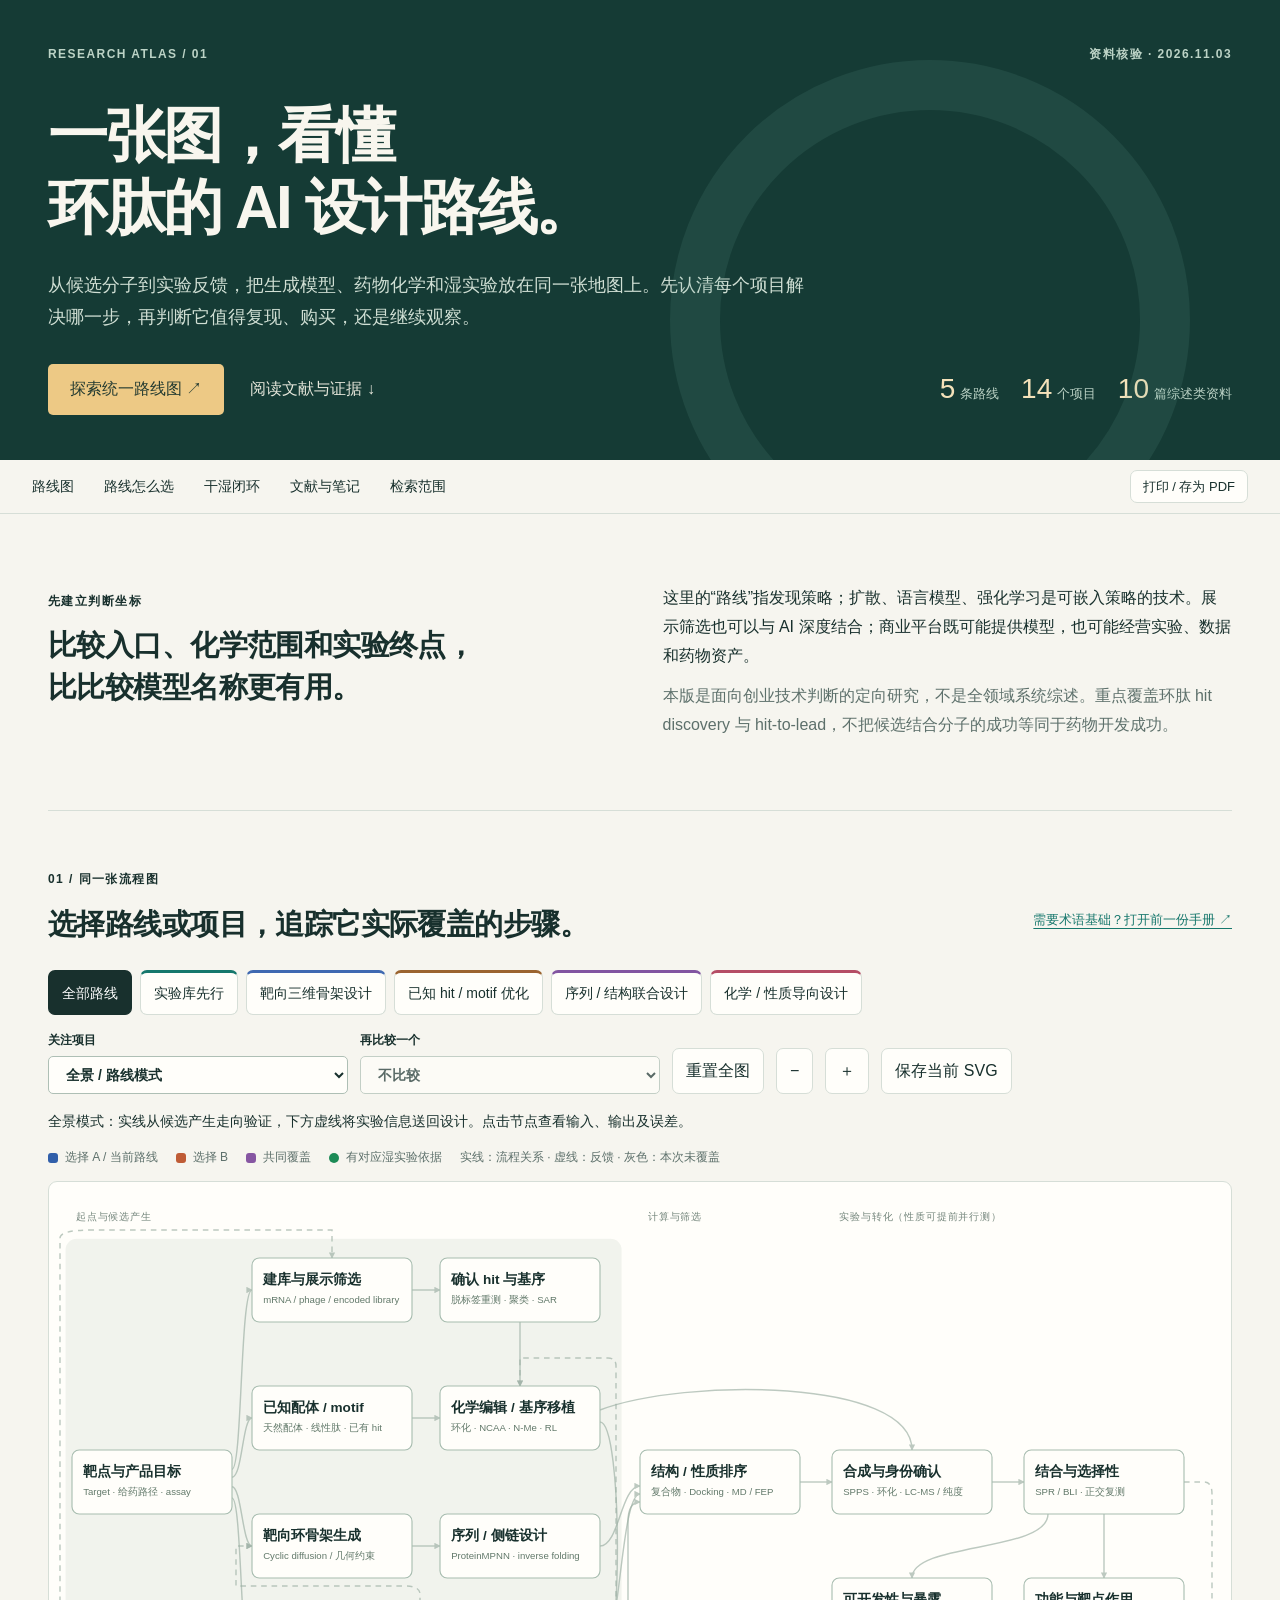
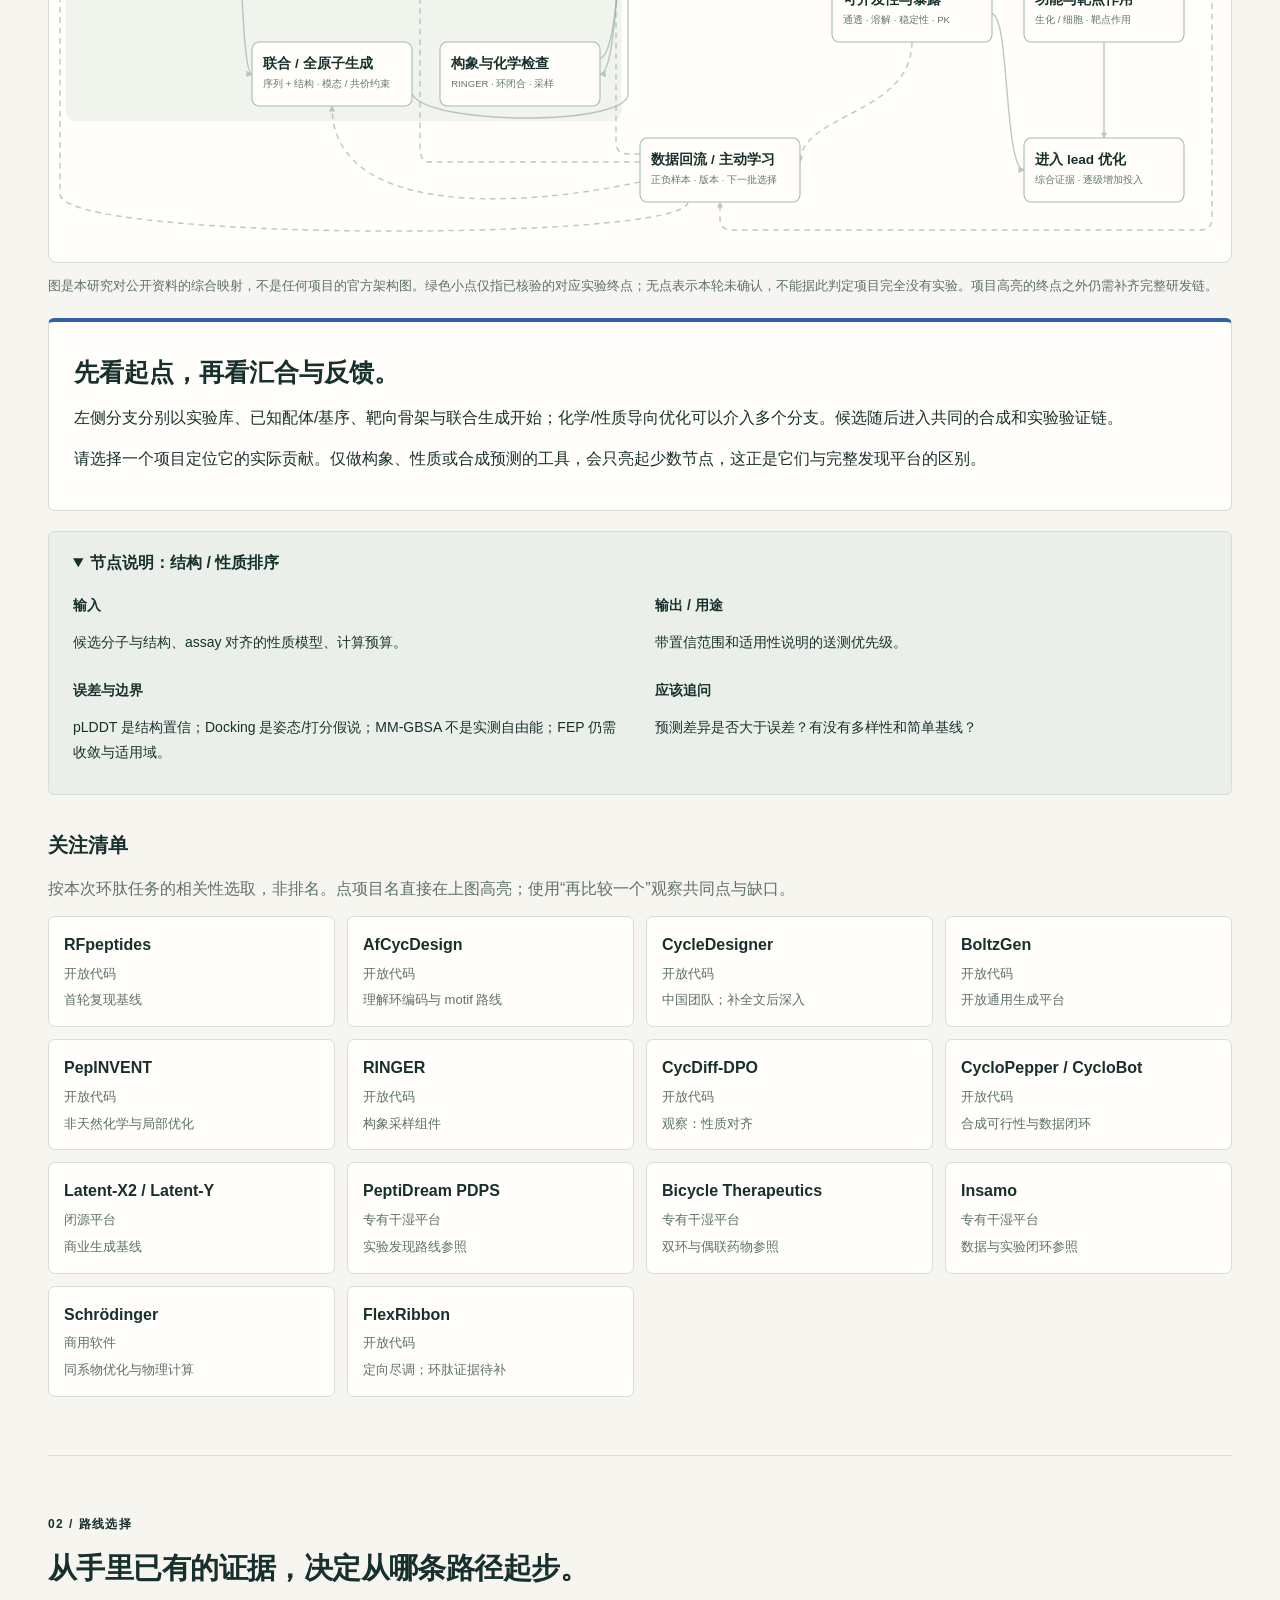
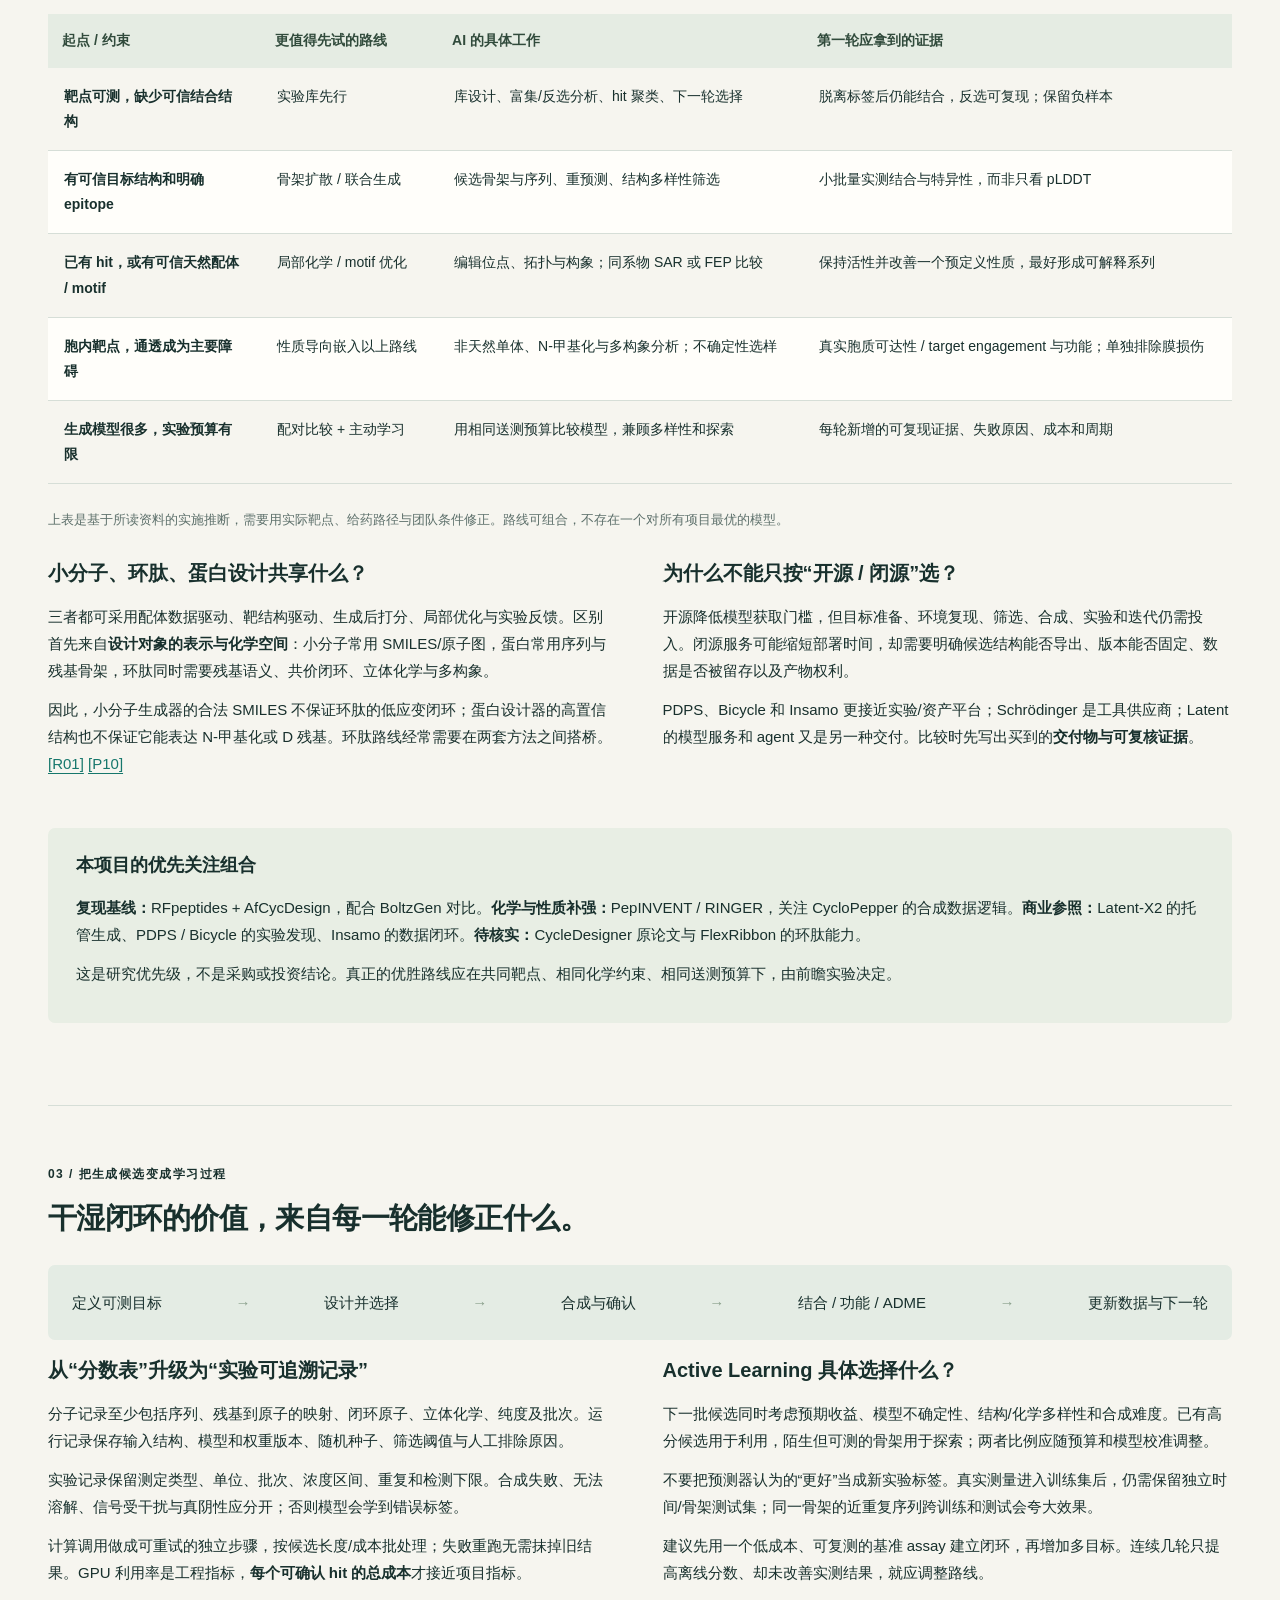
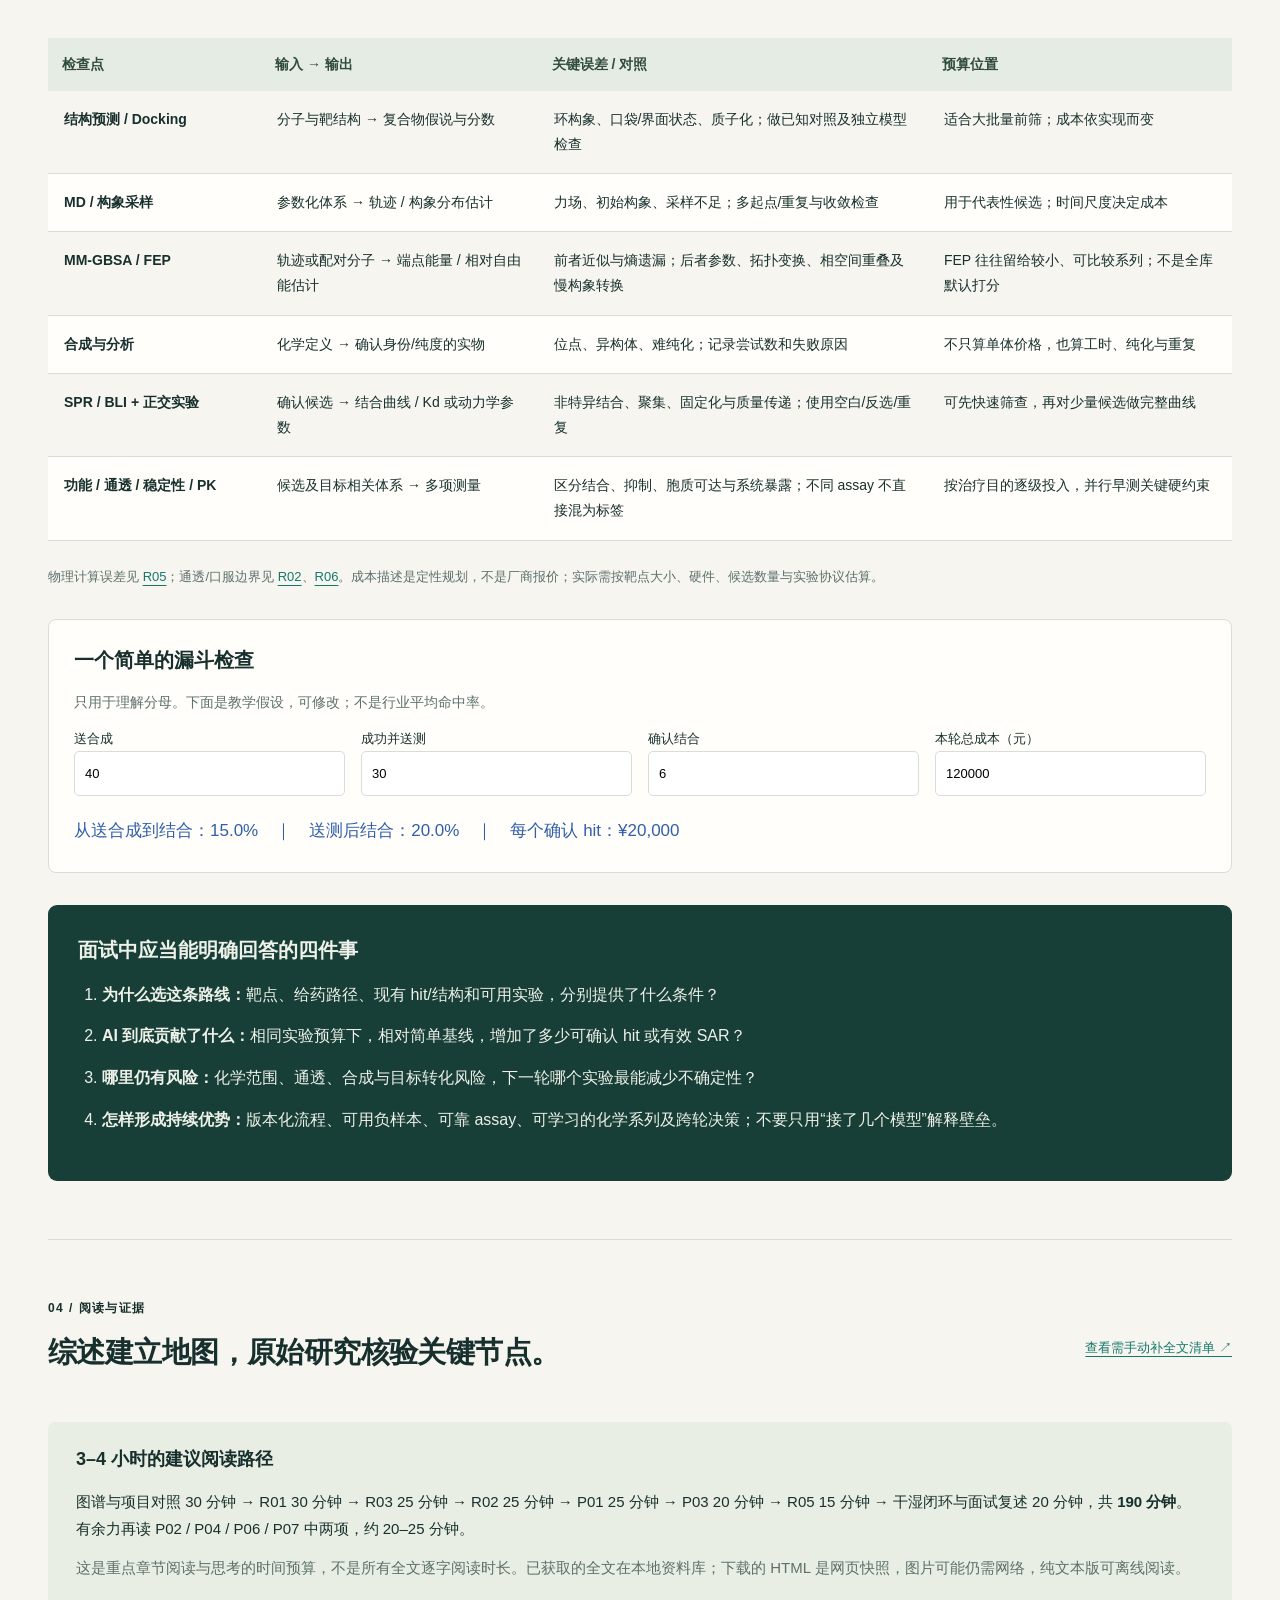
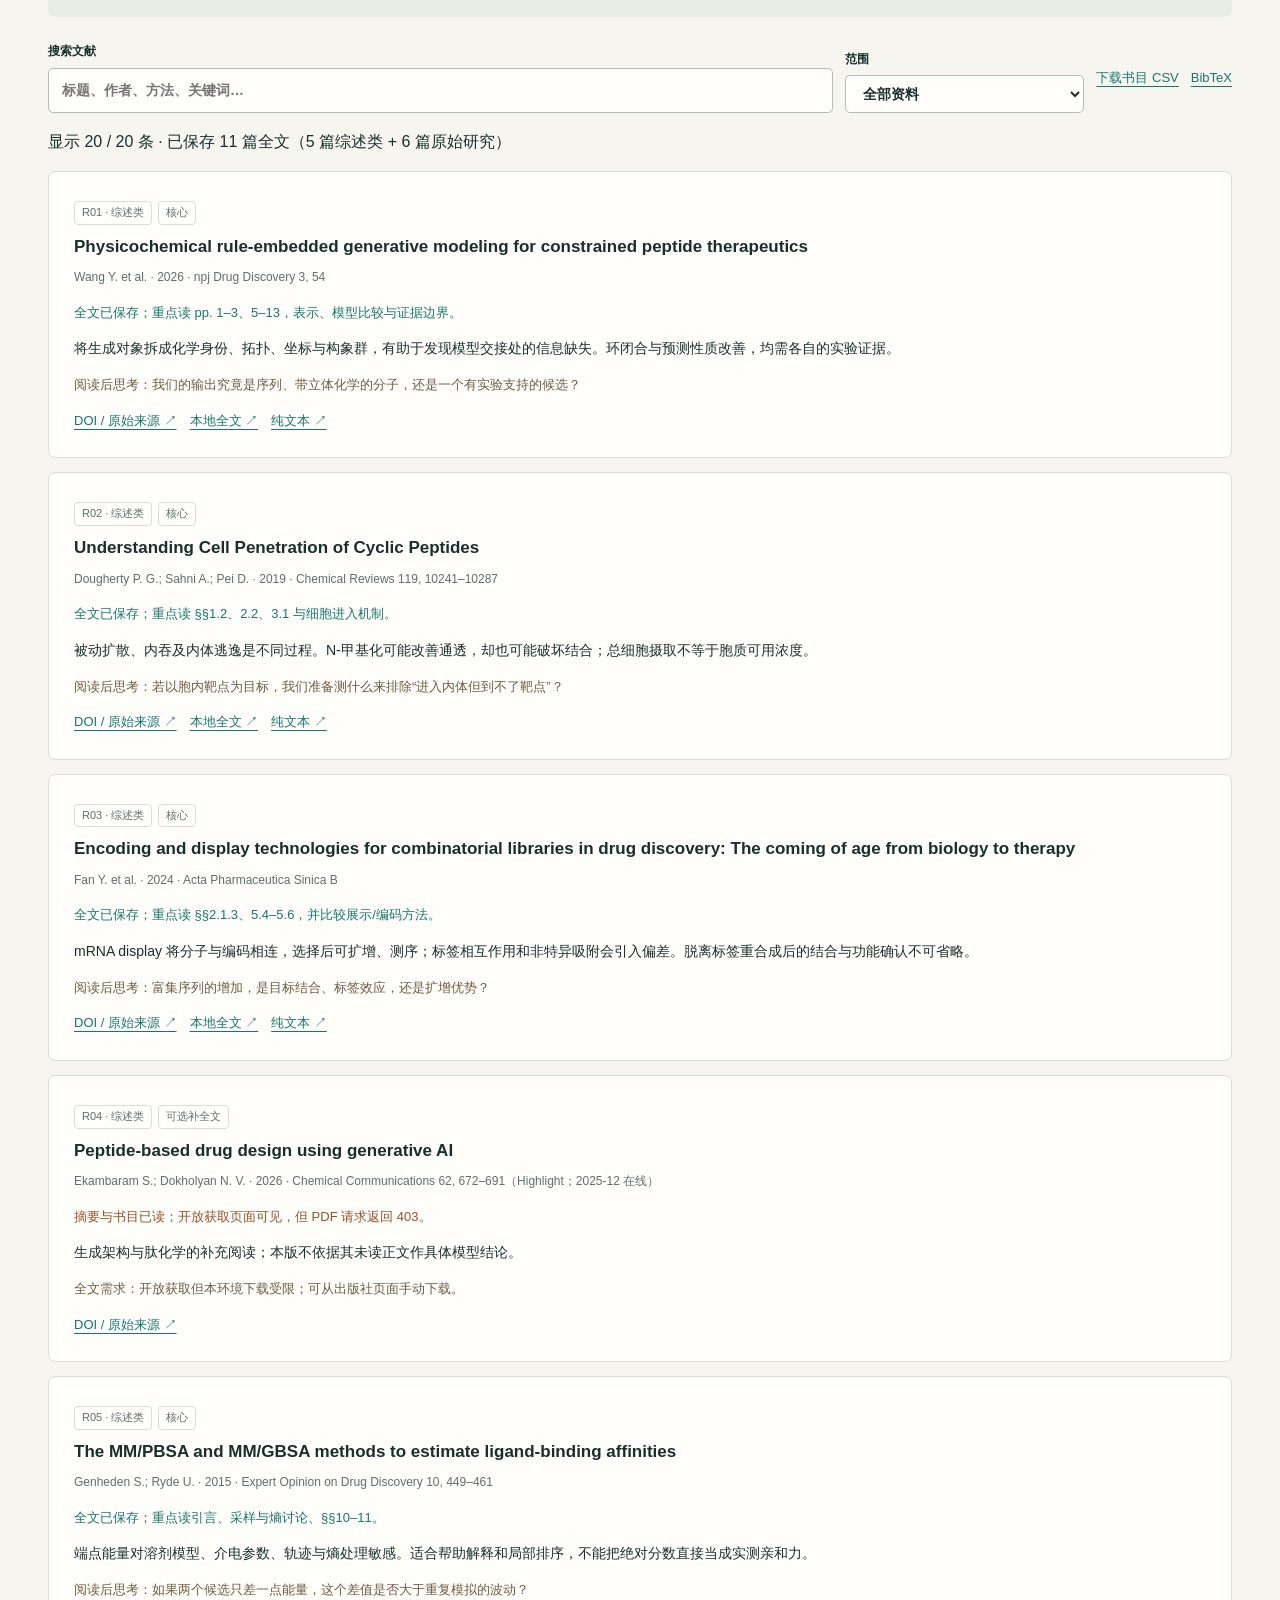
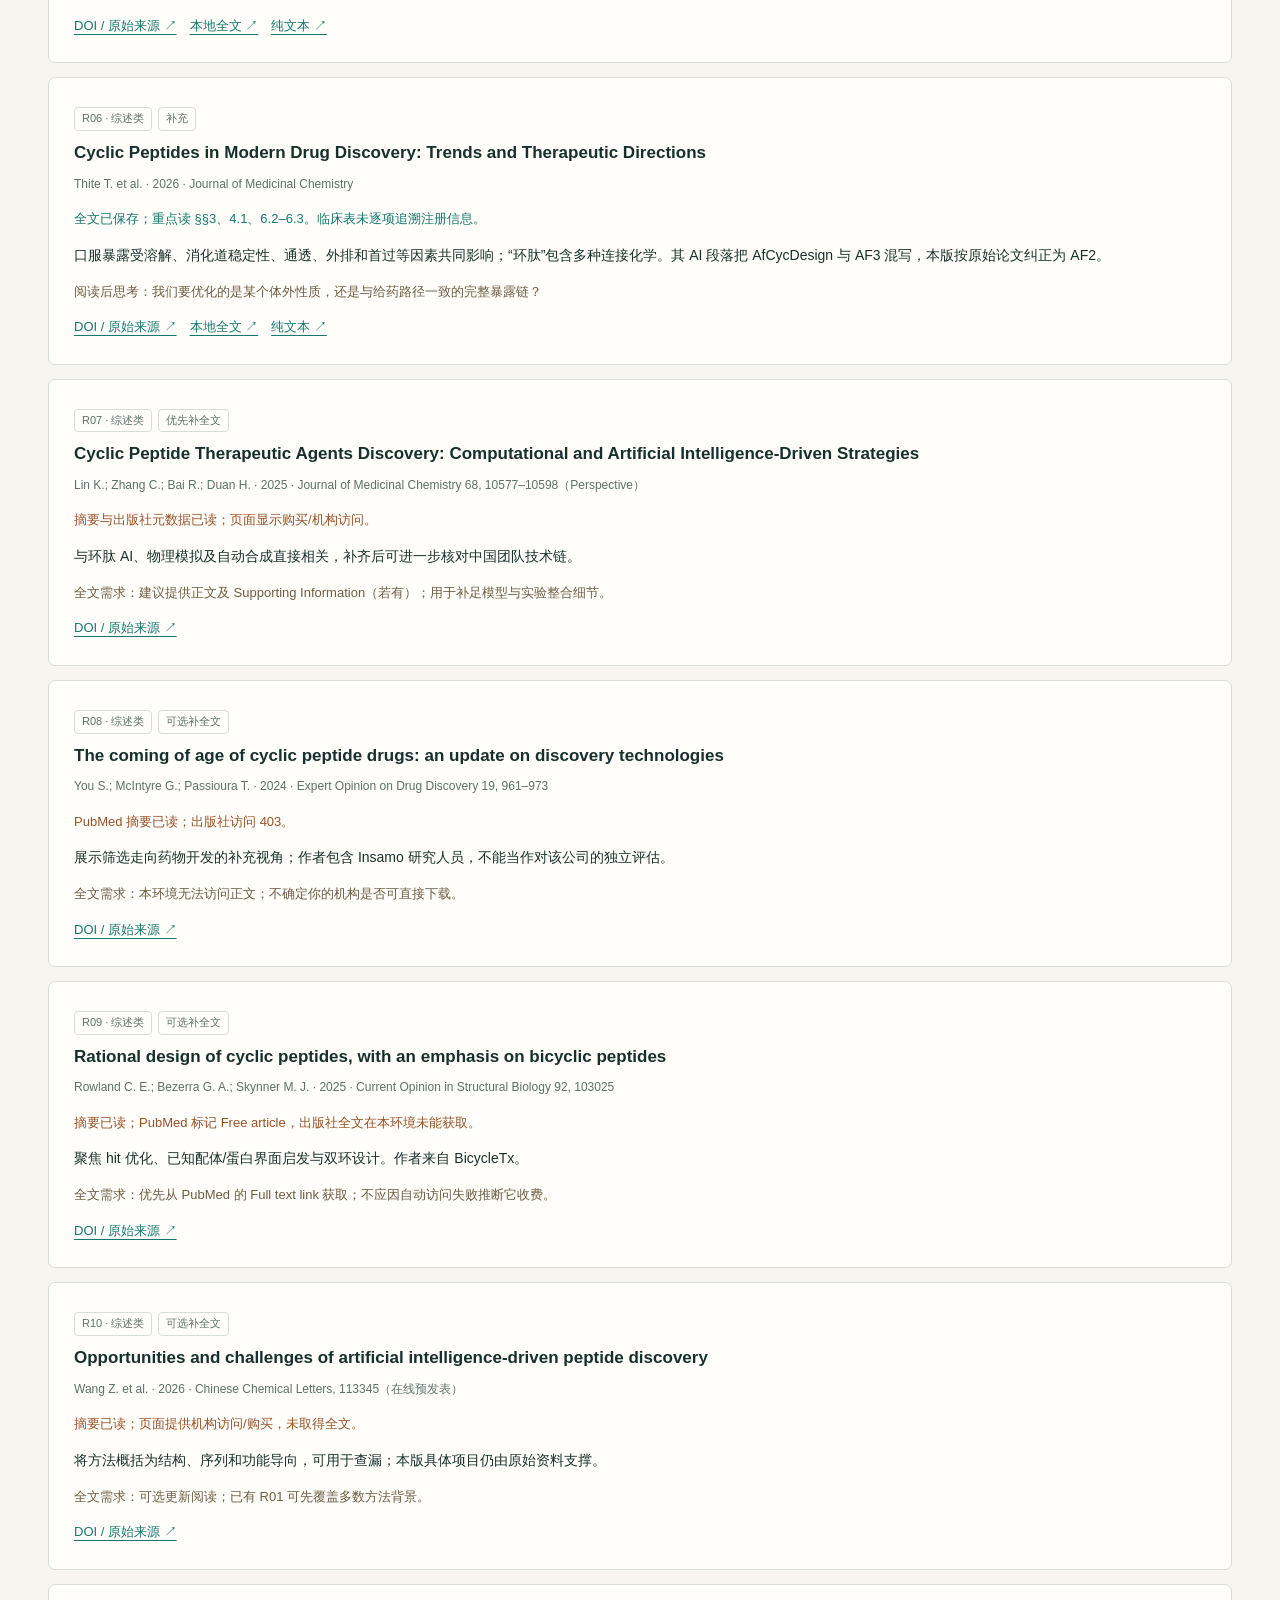
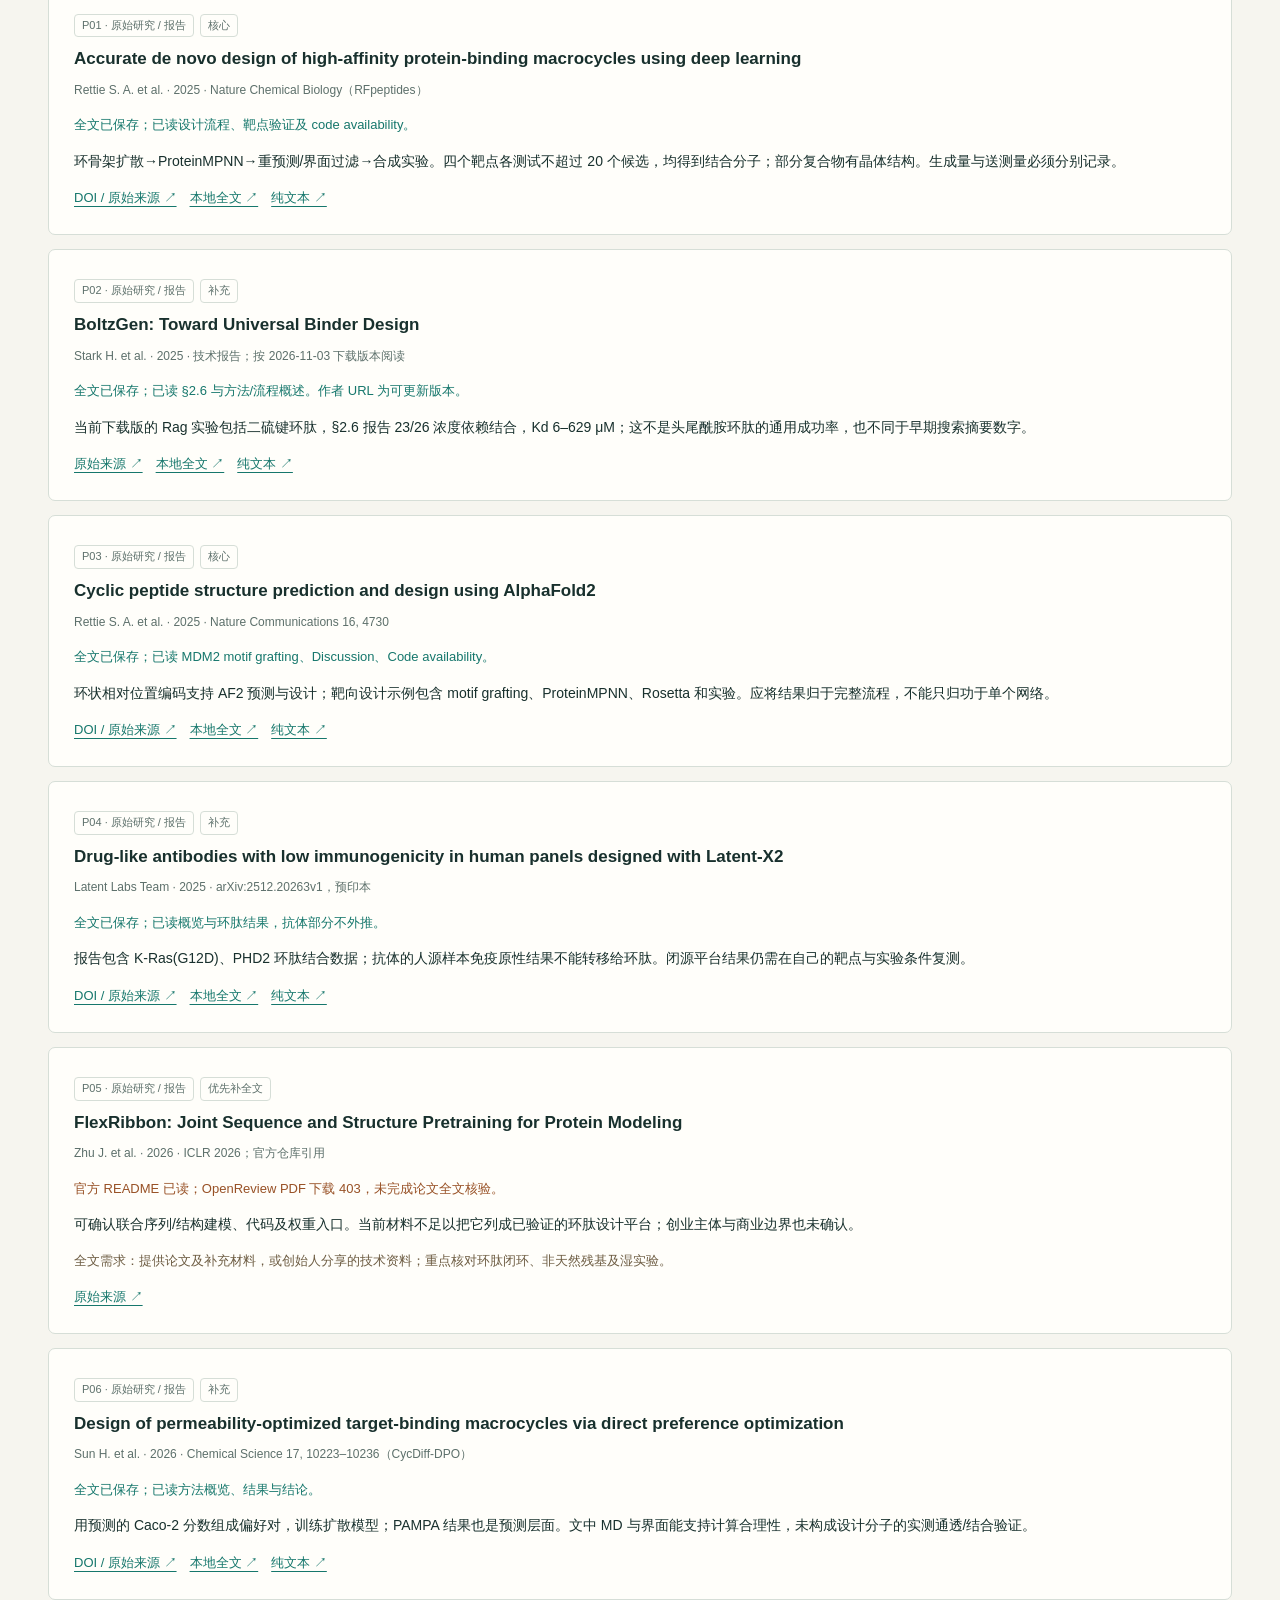
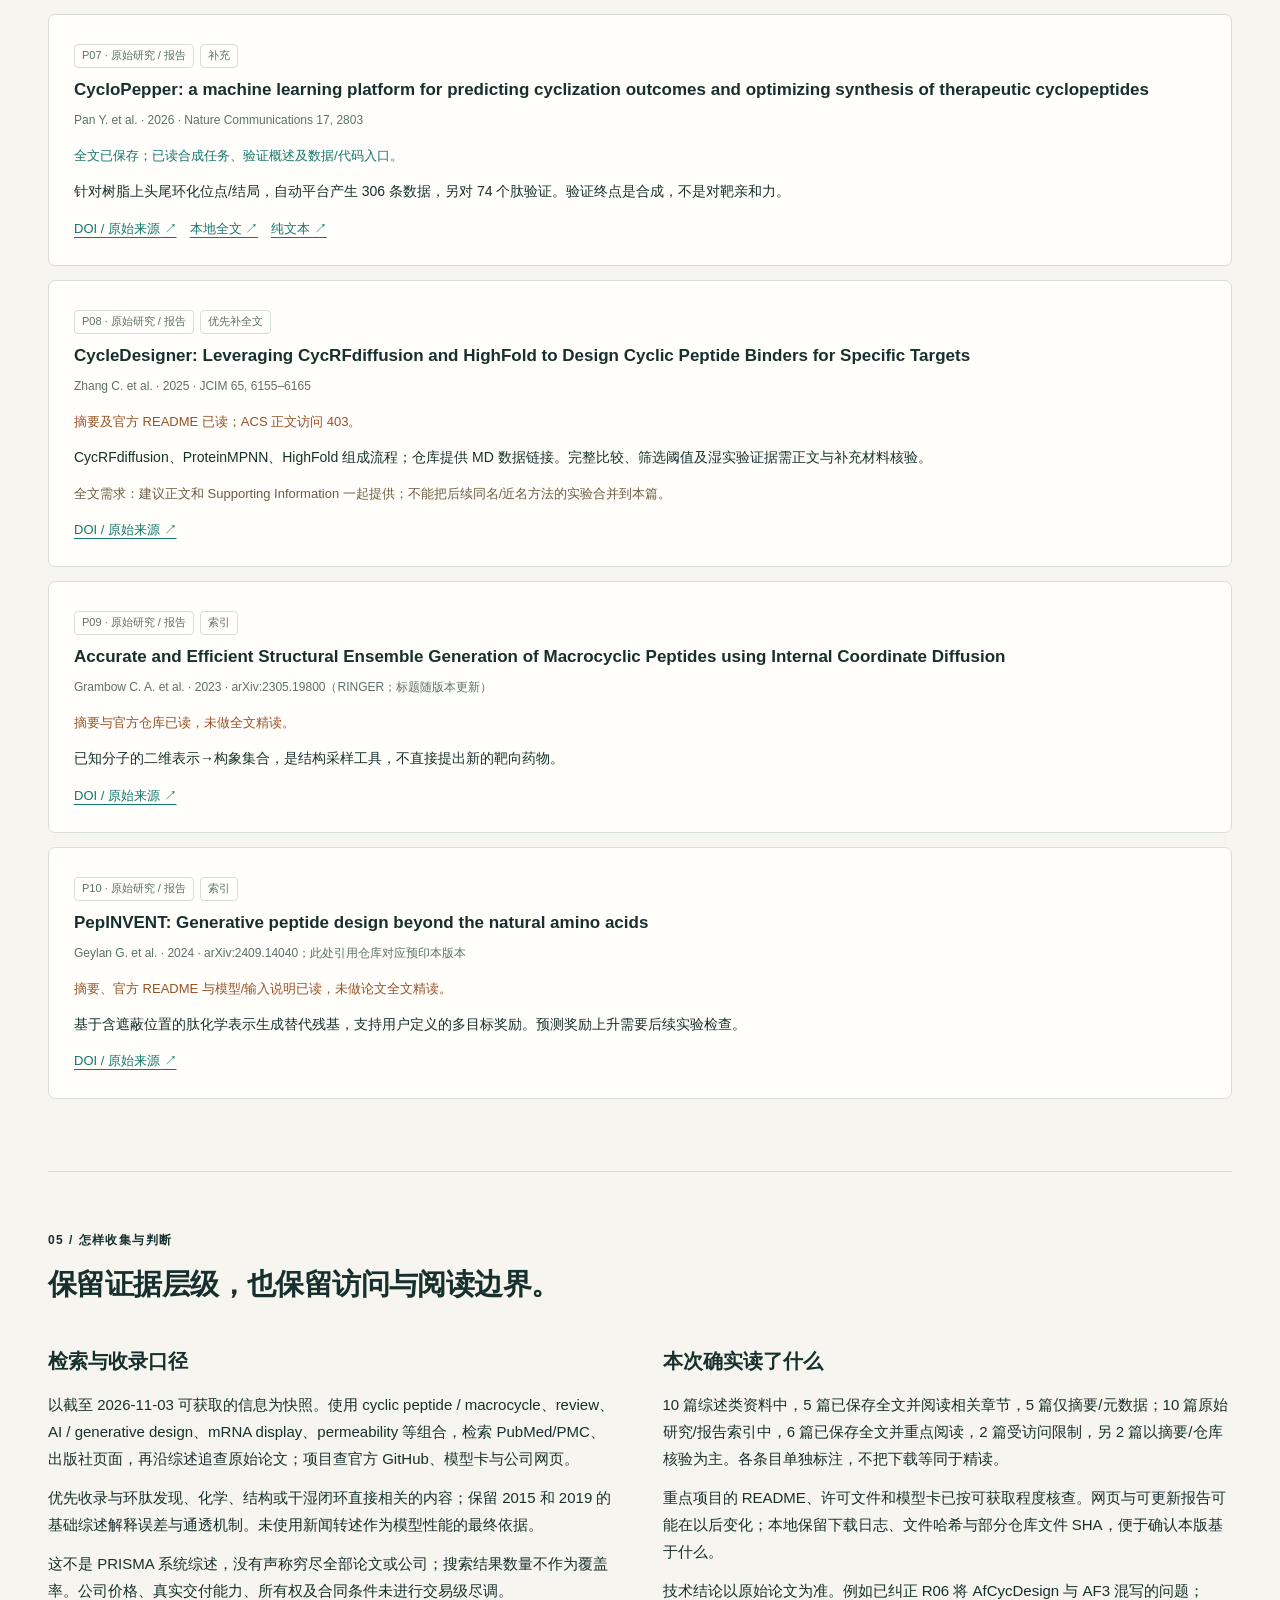
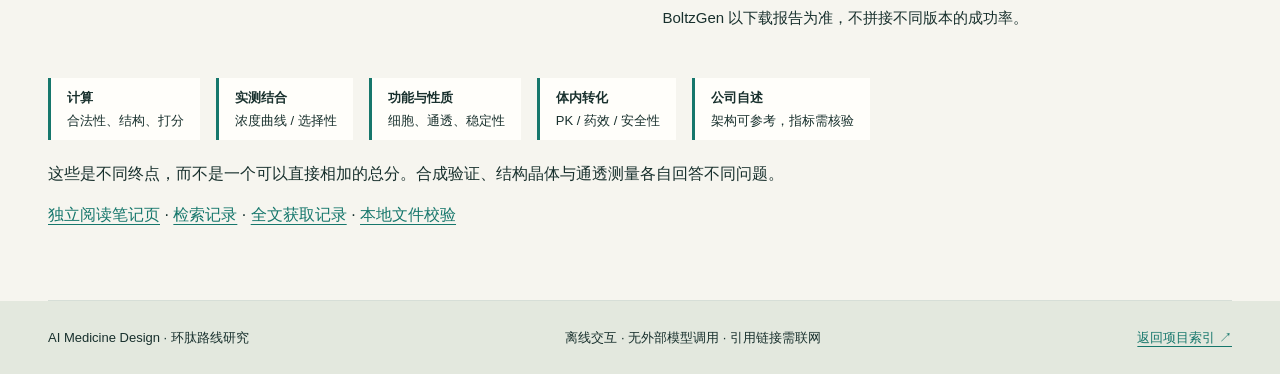
==== index.html @ 5155af72 "v0.1 first graph" ====
<!doctype html>
<html lang="zh-CN"><head><meta charset="utf-8"><meta name="viewport" content="width=device-width,initial-scale=1"><title>环肽 AI 设计路线图谱 · 研究与创业判断</title><meta name="description" content="以环肽为重点，比较 AI 分子设计、实验发现与药物化学路线，附文献阅读笔记及可交互统一路线图。"><link rel="icon" href="data:image/svg+xml,%3Csvg xmlns='http://www.w3.org/2000/svg' viewBox='0 0 40 40'%3E%3Ccircle cx='20' cy='20' r='13' fill='none' stroke='%2316776c' stroke-width='6'/%3E%3C/svg%3E"><link rel="stylesheet" href="styles.css"><script defer src="data.js"></script><script defer src="app.js"></script></head>
<body><header class="hero"><div class="wrap"><div class="eyebrow">RESEARCH ATLAS / 01 <span>资料核验 · 2026.11.03</span></div><h1>一张图，看懂<br>环肽的 AI 设计路线。</h1><p class="lede">从候选分子到实验反馈，把生成模型、药物化学和湿实验放在同一张地图上。先认清每个项目解决哪一步，再判断它值得复现、购买，还是继续观察。</p><div class="hero-bottom"><a class="primary" href="#map">探索统一路线图 ↗</a><a href="#library">阅读文献与证据 ↓</a><div class="stats"><b>5</b>条路线 <b>14</b>个项目 <b>10</b>篇综述类资料</div></div></div></header>
<nav class="topnav" aria-label="章节导航"><a href="#map">路线图</a><a href="#decisions">路线怎么选</a><a href="#loop">干湿闭环</a><a href="#library">文献与笔记</a><a href="#scope">检索范围</a><button id="print">打印 / 存为 PDF</button></nav>
<main class="wrap">
<section class="intro"><div><div class="eyebrow">先建立判断坐标</div><h2>比较入口、化学范围和实验终点，<br>比比较模型名称更有用。</h2></div><div><p>这里的“路线”指发现策略；扩散、语言模型、强化学习是可嵌入策略的技术。展示筛选也可以与 AI 深度结合；商业平台既可能提供模型，也可能经营实验、数据和药物资产。</p><p class="muted">本版是面向创业技术判断的定向研究，不是全领域系统综述。重点覆盖环肽 hit discovery 与 hit-to-lead，不把候选结合分子的成功等同于药物开发成功。</p></div></section>

<section id="map"><div class="section-title"><div><div class="eyebrow">01 / 同一张流程图</div><h2>选择路线或项目，追踪它实际覆盖的步骤。</h2></div><a href="../html-handbook/index.html">需要术语基础？打开前一份手册 ↗</a></div>
<div id="routeButtons" class="route-buttons" aria-label="路线选择"></div>
<div class="controls"><label>关注项目<select id="projectSelect"><option value="">全景 / 路线模式</option></select></label><label>再比较一个<select id="compareSelect"><option value="">不比较</option></select></label><button id="reset">重置全图</button><button id="zoomOut" aria-label="缩小路线图">−</button><button id="zoomIn" aria-label="放大路线图">＋</button><button id="downloadGraph">保存当前 SVG</button></div>
<p class="graph-help" id="graphCaption" aria-live="polite">全景模式：从左至右看候选的产生与验证，下方虚线表示实验反馈。点击节点查看输入、输出及误差。</p>
<div class="legend"><span><i class="key a"></i>选择 A / 当前路线</span><span><i class="key b"></i>选择 B</span><span><i class="key both"></i>共同覆盖</span><span><i class="key wet"></i>有对应湿实验依据</span><span>实线：流程关系 · 虚线：反馈 · 灰色：本次未覆盖</span></div>
<div class="graph-scroll" tabindex="0" aria-label="路线图，可横向滚动"><svg id="routeGraph" viewBox="0 0 1470 820" role="img" aria-labelledby="graphTitle graphDesc"><title id="graphTitle">AI 环肽设计的统一路线图</title><desc id="graphDesc">靶点分流到实验库、已知基序、骨架扩散和联合生成；经序列化学设计、结构性质排序、合成、结合、功能和 ADME 验证后反馈。选择控件会突出项目覆盖步骤。</desc></svg></div>
<p class="caption">图是本研究对公开资料的综合映射，不是任何项目的官方架构图。绿色小点仅指已核验的对应实验终点；无点表示本轮未确认，不能据此判定项目完全没有实验。项目高亮的终点之外仍需补齐完整研发链。</p>
<div id="selectionInfo" class="selection-info" aria-live="polite"></div>
<details class="stage-detail" open><summary>节点说明：<span id="stageTitle">点击图中任一环节</span></summary><div id="stageBody">可以先点“结构 / 性质排序”，理解为什么结构置信度、自由能估计与实测亲和力不能互换。</div></details>
<div class="project-catalog"><h3>关注清单</h3><p class="muted">按本次环肽任务的相关性选取，非排名。点项目名直接在上图高亮；使用“再比较一个”观察共同点与缺口。</p><div id="projectCards" class="project-grid"></div></div>
</section>

<section id="decisions"><div class="eyebrow">02 / 路线选择</div><h2>从手里已有的证据，决定从哪条路径起步。</h2>
<div class="table-wrap"><table><thead><tr><th>起点 / 约束</th><th>更值得先试的路线</th><th>AI 的具体工作</th><th>第一轮应拿到的证据</th></tr></thead><tbody>
<tr><td>靶点可测，缺少可信结合结构</td><td>实验库先行</td><td>库设计、富集/反选分析、hit 聚类、下一轮选择</td><td>脱离标签后仍能结合，反选可复现；保留负样本</td></tr>
<tr><td>有可信目标结构和明确 epitope</td><td>骨架扩散 / 联合生成</td><td>候选骨架与序列、重预测、结构多样性筛选</td><td>小批量实测结合与特异性，而非只看 pLDDT</td></tr>
<tr><td>已有 hit，或有可信天然配体 / motif</td><td>局部化学 / motif 优化</td><td>编辑位点、拓扑与构象；同系物 SAR 或 FEP 比较</td><td>保持活性并改善一个预定义性质，最好形成可解释系列</td></tr>
<tr><td>胞内靶点，通透成为主要障碍</td><td>性质导向嵌入以上路线</td><td>非天然单体、N-甲基化与多构象分析；不确定性选样</td><td>真实胞质可达性 / target engagement 与功能；单独排除膜损伤</td></tr>
<tr><td>生成模型很多，实验预算有限</td><td>配对比较 + 主动学习</td><td>用相同送测预算比较模型，兼顾多样性和探索</td><td>每轮新增的可复现证据、失败原因、成本和周期</td></tr>
</tbody></table></div>
<p class="caption">上表是基于所读资料的实施推断，需要用实际靶点、给药路径与团队条件修正。路线可组合，不存在一个对所有项目最优的模型。</p>
<div class="two-col"><article class="essay"><h3>小分子、环肽、蛋白设计共享什么？</h3><p>三者都可采用配体数据驱动、靶结构驱动、生成后打分、局部优化与实验反馈。区别首先来自<strong>设计对象的表示与化学空间</strong>：小分子常用 SMILES/原子图，蛋白常用序列与残基骨架，环肽同时需要残基语义、共价闭环、立体化学与多构象。</p><p>因此，小分子生成器的合法 SMILES 不保证环肽的低应变闭环；蛋白设计器的高置信结构也不保证它能表达 N-甲基化或 D 残基。环肽路线经常需要在两套方法之间搭桥。<a href="#source-R01">[R01]</a> <a href="#source-P10">[P10]</a></p></article>
<article class="essay"><h3>为什么不能只按“开源 / 闭源”选？</h3><p>开源降低模型获取门槛，但目标准备、环境复现、筛选、合成、实验和迭代仍需投入。闭源服务可能缩短部署时间，却需要明确候选结构能否导出、版本能否固定、数据是否被留存以及产物权利。</p><p>PDPS、Bicycle 和 Insamo 更接近实验/资产平台；Schrödinger 是工具供应商；Latent 的模型服务和 agent 又是另一种交付。比较时先写出买到的<strong>交付物与可复核证据</strong>。</p></article></div>

<div class="reading-note"><h3>本项目的优先关注组合</h3><p><strong>复现基线：</strong>RFpeptides + AfCycDesign，配合 BoltzGen 对比。<strong>化学与性质补强：</strong>PepINVENT / RINGER，关注 CycloPepper 的合成数据逻辑。<strong>商业参照：</strong>Latent-X2 的托管生成、PDPS / Bicycle 的实验发现、Insamo 的数据闭环。<strong>待核实：</strong>CycleDesigner 原论文与 FlexRibbon 的环肽能力。</p><p>这是研究优先级，不是采购或投资结论。真正的优胜路线应在共同靶点、相同化学约束、相同送测预算下，由前瞻实验决定。</p></div></section>

<section id="loop"><div class="eyebrow">03 / 把生成候选变成学习过程</div><h2>干湿闭环的价值，来自每一轮能修正什么。</h2>
<div class="loop-strip"><span>定义可测目标</span><b>→</b><span>设计并选择</span><b>→</b><span>合成与确认</span><b>→</b><span>结合 / 功能 / ADME</span><b>→</b><span>更新数据与下一轮</span></div>
<div class="two-col"><article class="essay"><h3>从“分数表”升级为“实验可追溯记录”</h3><p>分子记录至少包括序列、残基到原子的映射、闭环原子、立体化学、纯度及批次。运行记录保存输入结构、模型和权重版本、随机种子、筛选阈值与人工排除原因。</p><p>实验记录保留测定类型、单位、批次、浓度区间、重复和检测下限。合成失败、无法溶解、信号受干扰与真阴性应分开；否则模型会学到错误标签。</p><p>计算调用做成可重试的独立步骤，按候选长度/成本批处理；失败重跑无需抹掉旧结果。GPU 利用率是工程指标，<strong>每个可确认 hit 的总成本</strong>才接近项目指标。</p></article>
<article class="essay"><h3>Active Learning 具体选择什么？</h3><p>下一批候选同时考虑预期收益、模型不确定性、结构/化学多样性和合成难度。已有高分候选用于利用，陌生但可测的骨架用于探索；两者比例应随预算和模型校准调整。</p><p>不要把预测器认为的“更好”当成新实验标签。真实测量进入训练集后，仍需保留独立时间/骨架测试集；同一骨架的近重复序列跨训练和测试会夸大效果。</p><p>建议先用一个低成本、可复测的基准 assay 建立闭环，再增加多目标。连续几轮只提高离线分数、却未改善实测结果，就应调整路线。</p></article></div>
<div class="table-wrap"><table><thead><tr><th>检查点</th><th>输入 → 输出</th><th>关键误差 / 对照</th><th>预算位置</th></tr></thead><tbody>
<tr><td>结构预测 / Docking</td><td>分子与靶结构 → 复合物假说与分数</td><td>环构象、口袋/界面状态、质子化；做已知对照及独立模型检查</td><td>适合大批量前筛；成本依实现而变</td></tr>
<tr><td>MD / 构象采样</td><td>参数化体系 → 轨迹 / 构象分布估计</td><td>力场、初始构象、采样不足；多起点/重复与收敛检查</td><td>用于代表性候选；时间尺度决定成本</td></tr>
<tr><td>MM-GBSA / FEP</td><td>轨迹或配对分子 → 端点能量 / 相对自由能估计</td><td>前者近似与熵遗漏；后者参数、拓扑变换、相空间重叠及慢构象转换</td><td>FEP 往往留给较小、可比较系列；不是全库默认打分</td></tr>
<tr><td>合成与分析</td><td>化学定义 → 确认身份/纯度的实物</td><td>位点、异构体、难纯化；记录尝试数和失败原因</td><td>不只算单体价格，也算工时、纯化与重复</td></tr>
<tr><td>SPR / BLI + 正交实验</td><td>确认候选 → 结合曲线 / Kd 或动力学参数</td><td>非特异结合、聚集、固定化与质量传递；使用空白/反选/重复</td><td>可先快速筛查，再对少量候选做完整曲线</td></tr>
<tr><td>功能 / 通透 / 稳定性 / PK</td><td>候选及目标相关体系 → 多项测量</td><td>区分结合、抑制、胞质可达与系统暴露；不同 assay 不直接混为标签</td><td>按治疗目的逐级投入，并行早测关键硬约束</td></tr>
</tbody></table></div><p class="caption">物理计算误差见 <a href="#source-R05">R05</a>；通透/口服边界见 <a href="#source-R02">R02</a>、<a href="#source-R06">R06</a>。成本描述是定性规划，不是厂商报价；实际需按靶点大小、硬件、候选数量与实验协议估算。</p>
<div class="calculator"><div><h3>一个简单的漏斗检查</h3><p>只用于理解分母。下面是教学假设，可修改；不是行业平均命中率。</p></div><div class="calc-inputs"><label>送合成<input id="attempted" type="number" min="1" max="100000" value="40"></label><label>成功并送测<input id="tested" type="number" min="0" max="100000" value="30"></label><label>确认结合<input id="hits" type="number" min="0" max="100000" value="6"></label><label>本轮总成本（元）<input id="cost" type="number" min="0" max="1000000000" value="120000"></label></div><output id="funnelOutput" aria-live="polite"></output></div>
<article class="investor"><h3>面试中应当能明确回答的四件事</h3><ol><li><strong>为什么选这条路线：</strong>靶点、给药路径、现有 hit/结构和可用实验，分别提供了什么条件？</li><li><strong>AI 到底贡献了什么：</strong>相同实验预算下，相对简单基线，增加了多少可确认 hit 或有效 SAR？</li><li><strong>哪里仍有风险：</strong>化学范围、通透、合成与目标转化风险，下一轮哪个实验最能减少不确定性？</li><li><strong>怎样形成持续优势：</strong>版本化流程、可用负样本、可靠 assay、可学习的化学系列及跨轮决策；不要只用“接了几个模型”解释壁垒。</li></ol></article>
</section>

<section id="library"><div class="section-title"><div><div class="eyebrow">04 / 阅读与证据</div><h2>综述建立地图，原始研究核验关键节点。</h2></div><a href="literature/fulltext-needed.html">查看需手动补全文清单 ↗</a></div>
<div class="reading-note"><h3>3–4 小时的建议阅读路径</h3><p>图谱与项目对照 30 分钟 → R01 30 分钟 → R03 25 分钟 → R02 25 分钟 → P01 25 分钟 → P03 20 分钟 → R05 15 分钟 → 干湿闭环与面试复述 20 分钟，共 <strong>190 分钟</strong>。有余力再读 P02 / P04 / P06 / P07 中两项，约 20–25 分钟。</p><p class="muted">这是重点章节阅读与思考的时间预算，不是所有全文逐字阅读时长。已获取的全文在本地资料库；下载的 HTML 是网页快照，图片可能仍需网络，纯文本版可离线阅读。</p></div>
<div class="controls"><label class="search-label">搜索文献<input id="literatureSearch" type="search" placeholder="标题、作者、方法、关键词…"></label><label>范围<select id="literatureFilter"><option value="all">全部资料</option><option value="review">综述 / Perspective / Highlight</option><option value="paper">原始论文 / 技术报告</option><option value="available">已保存全文</option><option value="needed">需要手动补全文</option></select></label><a href="literature/bibliography.csv" download>下载书目 CSV</a><a href="literature/bibliography.bib" download>BibTeX</a></div><p id="sourceCount" aria-live="polite"></p><div id="sourceList"></div>
</section>

<section id="scope"><div class="eyebrow">05 / 怎样收集与判断</div><h2>保留证据层级，也保留访问与阅读边界。</h2><div class="two-col"><article class="essay"><h3>检索与收录口径</h3><p>以截至 2026-11-03 可获取的信息为快照。使用 cyclic peptide / macrocycle、review、AI / generative design、mRNA display、permeability 等组合，检索 PubMed/PMC、出版社页面，再沿综述追查原始论文；项目查官方 GitHub、模型卡与公司网页。</p><p>优先收录与环肽发现、化学、结构或干湿闭环直接相关的内容；保留 2015 和 2019 的基础综述解释误差与通透机制。未使用新闻转述作为模型性能的最终依据。</p><p>这不是 PRISMA 系统综述，没有声称穷尽全部论文或公司；搜索结果数量不作为覆盖率。公司价格、真实交付能力、所有权及合同条件未进行交易级尽调。</p></article><article class="essay"><h3>本次确实读了什么</h3><p>10 篇综述类资料中，5 篇已保存全文并阅读相关章节，5 篇仅摘要/元数据；10 篇原始研究/报告索引中，6 篇已保存全文并重点阅读，2 篇受访问限制，另 2 篇以摘要/仓库核验为主。各条目单独标注，不把下载等同于精读。</p><p>重点项目的 README、许可文件和模型卡已按可获取程度核查。网页与可更新报告可能在以后变化；本地保留下载日志、文件哈希与部分仓库文件 SHA，便于确认本版基于什么。</p><p>技术结论以原始论文为准。例如已纠正 R06 将 AfCycDesign 与 AF3 混写的问题；BoltzGen 以下载报告为准，不拼接不同版本的成功率。</p></article></div>
<div class="evidence-levels"><span><strong>计算</strong>合法性、结构、打分</span><span><strong>实测结合</strong>浓度曲线 / 选择性</span><span><strong>功能与性质</strong>细胞、通透、稳定性</span><span><strong>体内转化</strong>PK / 药效 / 安全性</span><span><strong>公司自述</strong>架构可参考，指标需核验</span></div>
<p>这些是不同终点，而不是一个可以直接相加的总分。合成验证、结构晶体与通透测量各自回答不同问题。</p><p><a href="literature/notes/index.html">独立阅读笔记页</a> · <a href="evidence/search-log.json">检索记录</a> · <a href="evidence/download-log.json">全文获取记录</a> · <a href="evidence/file-manifest.json">本地文件校验</a></p></section>
</main><footer><div class="wrap">AI Medicine Design · 环肽路线研究 <span>离线交互 · 无外部模型调用 · 引用链接需联网</span><a href="../README.md">返回项目索引 ↗</a></div></footer><noscript><p>请启用 JavaScript 以查看交互图与项目资料；独立阅读笔记页无需 JavaScript。</p></noscript></body></html>
---- styles.css ----
:root{--ink:#18302d;--muted:#5d706b;--paper:#f6f5ef;--white:#fffefa;--line:#d6ded7;--green:#16776c;--a:#315faa;--b:#bf5c36;--both:#8656a2;--gold:#edc985}*{box-sizing:border-box}html{scroll-behavior:smooth;scroll-padding-top:80px}body{margin:0;background:var(--paper);color:var(--ink);font-family:-apple-system,BlinkMacSystemFont,"PingFang SC","Noto Sans CJK SC",sans-serif;font-size:16px;line-height:1.8}a{color:var(--green);text-underline-offset:4px}a:hover{color:#a0542f}button,input,select{font:inherit}button,select{cursor:pointer}button{border:1px solid var(--line);border-radius:7px;background:var(--white);color:var(--ink);padding:8px 13px}button:hover{border-color:var(--green);background:#eaf0e9}button:focus-visible,a:focus-visible,input:focus-visible,select:focus-visible,.graph-scroll:focus-visible{outline:3px solid #d89938;outline-offset:3px}.wrap{max-width:1440px;margin:auto;padding:0 48px}.hero{background:#153b35;color:#f8f6ee;padding:44px 0 45px;position:relative;overflow:hidden}.hero:after{content:"";position:absolute;width:420px;height:420px;border:50px solid #6ba19422;border-radius:50%;right:7%;top:60px;pointer-events:none}.eyebrow{letter-spacing:.12em;font-size:12px;font-weight:700;text-transform:uppercase}.hero .eyebrow{display:flex;justify-content:space-between;color:#bcd3c6}.hero h1{font-size:clamp(34px,4.7vw,66px);line-height:1.2;font-weight:650;letter-spacing:-.04em;margin:34px 0 25px}.lede{max-width:760px;color:#d0dfd4;font-size:18px}.hero-bottom{display:flex;gap:26px;align-items:center;flex-wrap:wrap;margin-top:30px}.hero a{color:#e7e8dc;text-decoration:none;position:relative;z-index:1}.hero a.primary{background:var(--gold);color:#243b31;padding:11px 22px;border-radius:5px}.stats{margin-left:auto;color:#bcd3c6;font-size:13px}.stats b{color:#f4e2ba;font-size:28px;font-weight:500;margin-left:18px;margin-right:5px}.topnav{position:sticky;top:0;z-index:5;display:flex;gap:30px;padding:10px max(32px,calc((100vw - 1344px)/2));align-items:center;background:#f6f5eff2;backdrop-filter:blur(12px);border-bottom:1px solid var(--line);overflow-x:auto;white-space:nowrap}.topnav a{color:var(--ink);text-decoration:none;font-size:14px}.topnav button{margin-left:auto;font-size:13px;padding:4px 12px}section{padding:58px 0;border-bottom:1px solid var(--line)}h2{font-size:29px;line-height:1.45;font-weight:650;margin:12px 0 25px;letter-spacing:-.02em}h3{font-size:20px;line-height:1.5;margin:0 0 15px}h4{margin:18px 0 5px;font-size:15px}p{margin:12px 0}.muted,.caption{color:var(--muted)}.caption{font-size:13px;line-height:1.65}.intro,.two-col{display:grid;grid-template-columns:1fr 1fr;gap:45px}.intro{align-items:center}.section-title{display:flex;justify-content:space-between;gap:20px;align-items:center}.section-title>a{font-size:13px;flex-shrink:0}.route-buttons{display:flex;gap:8px;flex-wrap:wrap;margin-bottom:15px}.route-buttons button{font-size:14px;border-top:3px solid var(--route)}.route-buttons button.active{background:var(--ink);color:white;border-color:var(--ink)}.controls{display:flex;align-items:end;gap:12px;flex-wrap:wrap;margin:15px 0}.controls label{display:flex;flex-direction:column;gap:5px;font-size:12px;font-weight:600}.controls select,.controls input{padding:9px 13px;background:var(--white);border:1px solid #aebfb5;border-radius:5px;color:var(--ink);font-size:14px;max-width:100%}.controls select{min-width:215px}.controls a{font-size:13px;align-self:center}.search-label{flex:1;min-width:220px}.graph-help{font-size:14px;min-height:26px}.legend{display:flex;gap:18px;flex-wrap:wrap;font-size:12px;color:var(--muted);margin-bottom:12px}.legend span{display:inline-flex;align-items:center;gap:7px}.key{display:inline-block;width:10px;height:10px;border-radius:3px}.key.a{background:var(--a)}.key.b{background:var(--b)}.key.both{background:var(--both)}.key.wet{background:#1c8b56;border-radius:100%}.graph-scroll{overflow:auto;border:1px solid var(--line);border-radius:9px;background:var(--white);padding:12px 3px}#routeGraph{display:block;width:100%;min-width:1060px;height:auto}.graph-bg{fill:#f1f3ed}.graph-heading{font-size:13px;letter-spacing:.08em;fill:#73857b}.edge{fill:none;stroke:#9aaea2;stroke-width:1.8;opacity:.65}.edge.feedback{stroke-dasharray:7 6}.edge.dim{opacity:.12}.edge.selA{stroke:var(--a);stroke-width:3.5;opacity:1}.edge.selB{stroke:var(--b);stroke-width:3.5;opacity:1}.edge.selBoth{stroke:var(--both);stroke-width:4;opacity:1}.node{cursor:pointer}.node rect{fill:#fffefa;stroke:#a8bdb0;stroke-width:1.4;rx:9}.node text{fill:#18302d;pointer-events:none}.node .label{font-size:17px;font-weight:600}.node .sub{font-size:12px;fill:#62796a}.node.dim{opacity:.26}.node.selA rect{fill:#eaf0fb;stroke:var(--a);stroke-width:2.5}.node.selB rect{fill:#fcf0e8;stroke:var(--b);stroke-width:2.5}.node.selBoth rect{fill:#f1eaf6;stroke:var(--both);stroke-width:2.7}.node:hover rect,.node:focus rect{stroke:#d29336;stroke-width:3}.wet-dot{fill:#16864e;stroke:white;stroke-width:2}.selection-info{display:grid;grid-template-columns:1fr;gap:18px;margin-top:22px}.selection-info.compare{grid-template-columns:1fr 1fr}.detail-card{background:var(--white);border:1px solid var(--line);border-top:4px solid var(--a);padding:25px;border-radius:6px}.detail-card.b{border-top-color:var(--b)}.detail-card h3{font-size:25px;margin:7px 0}.detail-card dl{display:grid;grid-template-columns:78px 1fr;font-size:14px;gap:10px;margin:18px 0}.detail-card dt{color:var(--muted)}.detail-card dd{margin:0}.tag{display:inline-block;border:1px solid var(--line);border-radius:4px;padding:1px 7px;font-size:11px;color:var(--muted);margin-right:6px}.key-point{border-left:3px solid var(--gold);padding:6px 12px;background:#faf5e8;font-size:14px}.links{display:flex;flex-wrap:wrap;gap:13px;font-size:13px}.stage-detail{background:#eaf0e9;border:1px solid var(--line);border-radius:6px;margin-top:20px;padding:17px 24px}.stage-detail summary{cursor:pointer;font-size:16px;font-weight:600}.stage-detail #stageBody{font-size:14px;display:grid;grid-template-columns:1fr 1fr;gap:10px 30px;margin-top:15px}.project-catalog{margin-top:35px}.project-grid{display:grid;grid-template-columns:repeat(4,1fr);gap:12px}.project-card{border:1px solid var(--line);padding:15px;border-radius:7px;background:var(--white);text-align:left;display:flex;flex-direction:column;gap:6px;font-size:13px;line-height:1.6}.project-card strong{font-size:16px}.project-card span{color:var(--muted)}.project-card.selected{border:2px solid var(--a);padding:14px}.project-card.selected-b{border-color:var(--b)}.table-wrap{overflow:auto;margin:25px 0}table{width:100%;border-collapse:collapse;text-align:left;font-size:14px;min-width:780px}th{background:#e5ece3;color:#314b3c;padding:14px;white-space:nowrap}td{border-bottom:1px solid var(--line);padding:16px;vertical-align:top}td:first-child{font-weight:600;width:18%}tbody tr:nth-child(even){background:#fffefa}.essay{padding:15px 0}.essay p{font-size:15px}.reading-note{background:#e8eee4;padding:24px 28px;border-radius:7px;margin:24px 0}.reading-note p{font-size:15px}.reading-note h3{font-size:18px}.loop-strip{display:flex;gap:14px;align-items:center;padding:24px;background:#e4ece4;border-radius:7px;justify-content:space-between;flex-wrap:wrap;font-size:15px}.loop-strip b{color:#8ba08d}.calculator{background:var(--white);border:1px solid var(--line);border-radius:8px;padding:25px;margin:32px 0}.calculator p{font-size:14px;color:var(--muted)}.calc-inputs{display:grid;grid-template-columns:repeat(4,1fr);gap:16px}.calc-inputs label{font-size:13px}.calc-inputs input{width:100%;display:block;padding:10px;border:1px solid var(--line);border-radius:5px}output{display:block;margin-top:20px;font-size:17px;color:var(--a)}output.error{color:#a74028}.investor{background:#183f37;color:#edf1e9;padding:30px;border-radius:9px}.investor li{margin:13px 0}.investor ol{padding-left:24px}.source{background:var(--white);border:1px solid var(--line);padding:25px;margin:14px 0;border-radius:7px;scroll-margin-top:85px}.source h3{font-size:17px;margin:8px 0}.source .source-meta{font-size:12px;color:var(--muted)}.source p{font-size:14px}.source .read-status{font-size:13px;color:var(--green)}.source .read-status.missing{color:#985126}.source .question{color:#6d5c42;font-size:13px}.source[hidden]{display:none}.evidence-levels{display:flex;gap:16px;flex-wrap:wrap;margin:20px 0}.evidence-levels span{border-left:3px solid var(--green);padding:8px 16px;background:var(--white);font-size:13px}.evidence-levels strong{display:block}footer{background:#e3e8de;padding:25px 0;font-size:13px}footer .wrap{display:flex;gap:24px;flex-wrap:wrap;justify-content:space-between}.document-page header{background:#153b35;color:white;padding:35px 0}.document-page header a{color:#e9d5ad}.document-page main{max-width:1100px}.document-page h1{font-size:34px}.document-page .source{margin:20px 0}.note-category{font-size:12px;letter-spacing:.08em;color:var(--green);font-weight:700}
@media(max-width:1000px){.wrap{padding:0 26px}.section-title{display:block}.project-grid{grid-template-columns:repeat(3,1fr)}.intro,.two-col{gap:25px}.hero:after{right:-150px}.topnav{gap:22px;padding:10px 26px}.stats{margin-left:0}.selection-info.compare{grid-template-columns:1fr}.detail-card dl{grid-template-columns:70px 1fr}}
@media(max-width:650px){.wrap{padding:0 20px}.hero{padding:28px 0}.hero .eyebrow{display:block}.hero .eyebrow span{display:block;margin-top:7px}.hero h1{font-size:39px;margin-top:28px}.lede{font-size:16px}.hero-bottom{gap:18px}.stats b{margin-left:0;margin-right:5px}.stats{display:flex;gap:10px;align-items:center;width:100%}.hero:after{display:none}.topnav{gap:20px;padding:10px 20px}.topnav button{display:none}.intro,.two-col{grid-template-columns:1fr;gap:10px}.intro{padding:32px 0}.intro h2{font-size:25px}section{padding:38px 0}h2{font-size:25px}.controls{gap:10px}.controls label{width:100%}.controls select{width:100%}.controls button{font-size:13px}.project-grid{grid-template-columns:1fr 1fr;gap:10px}.project-card{padding:12px}.project-card strong{font-size:14px}.detail-card{padding:20px}.detail-card dl{grid-template-columns:1fr;gap:4px}.detail-card dt{margin-top:8px;font-weight:600}.stage-detail{padding:16px}.stage-detail #stageBody{grid-template-columns:1fr}.calc-inputs{grid-template-columns:1fr 1fr}.reading-note,.investor{padding:20px}.source{padding:18px}.source h3{overflow-wrap:anywhere}.loop-strip{gap:9px;font-size:13px}.legend{gap:10px}.section-title>a{display:block;margin-bottom:15px}table{font-size:13px}.document-page h1{font-size:28px}}
@media print{html{scroll-behavior:auto}body{font-size:11px;background:white}.wrap{max-width:none;padding:0}.hero{padding:20px;color:black;background:white}.hero h1{font-size:32px}.hero .eyebrow,.lede,.hero a,.stats,.stats b{color:black}.hero:after,.topnav,.controls,.route-buttons,.project-catalog,.calculator,.hero-bottom,.graph-help{display:none}.hero .lede{font-size:13px;max-width:none}section{padding:18px 0}h2{font-size:20px}h3{font-size:16px}.graph-scroll{overflow:visible;padding:0;border:0}#routeGraph{min-width:0!important;width:100%!important}.selection-info.compare{grid-template-columns:1fr}.detail-card,.source{break-inside:avoid;padding:12px}.caption{font-size:10px}.source p,.essay p,.reading-note p{font-size:11px}table{min-width:0;font-size:10px}th,td{padding:7px}.table-wrap{overflow:visible}.intro,.two-col{gap:20px}.legend{font-size:9px}.reading-note,.investor{background:#eee;color:black;padding:14px}.source[hidden]{display:none}a{color:inherit}.evidence-levels{gap:5px}footer{padding:10px}.source h3{font-size:14px}}
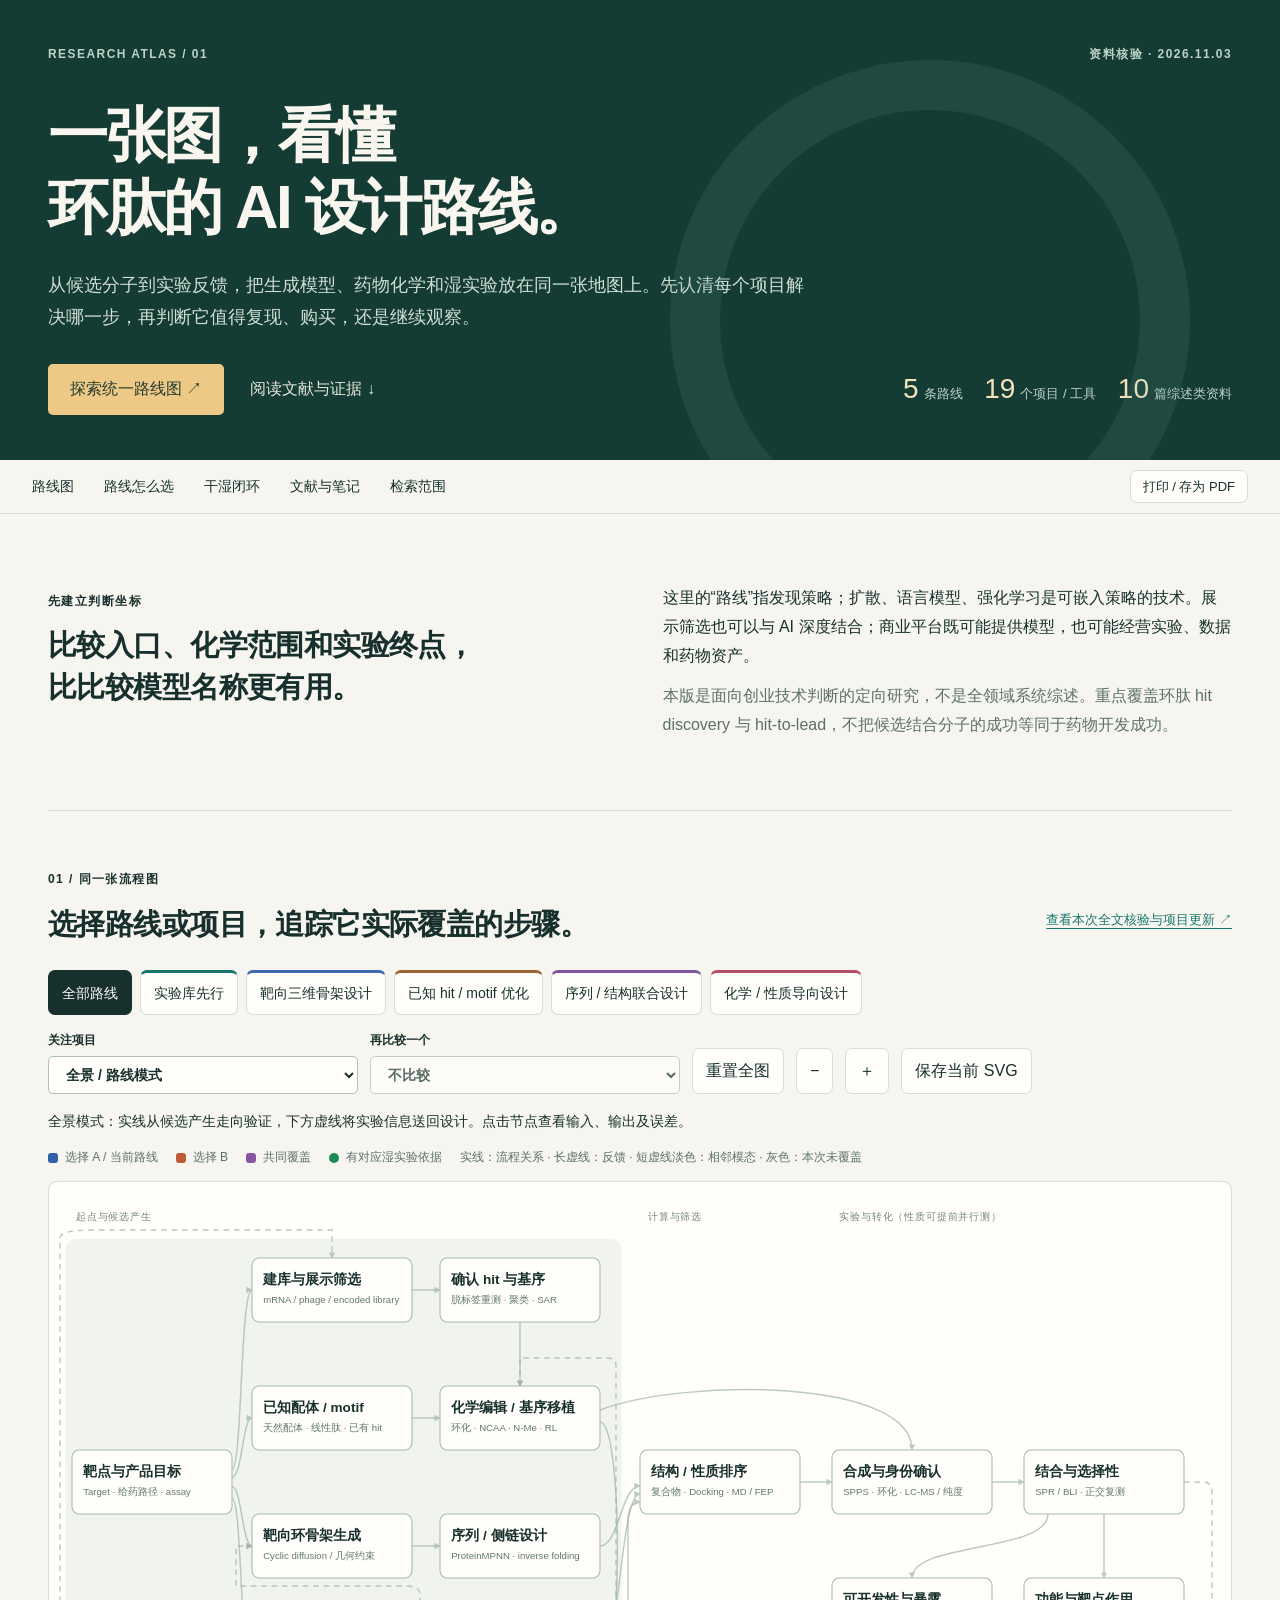
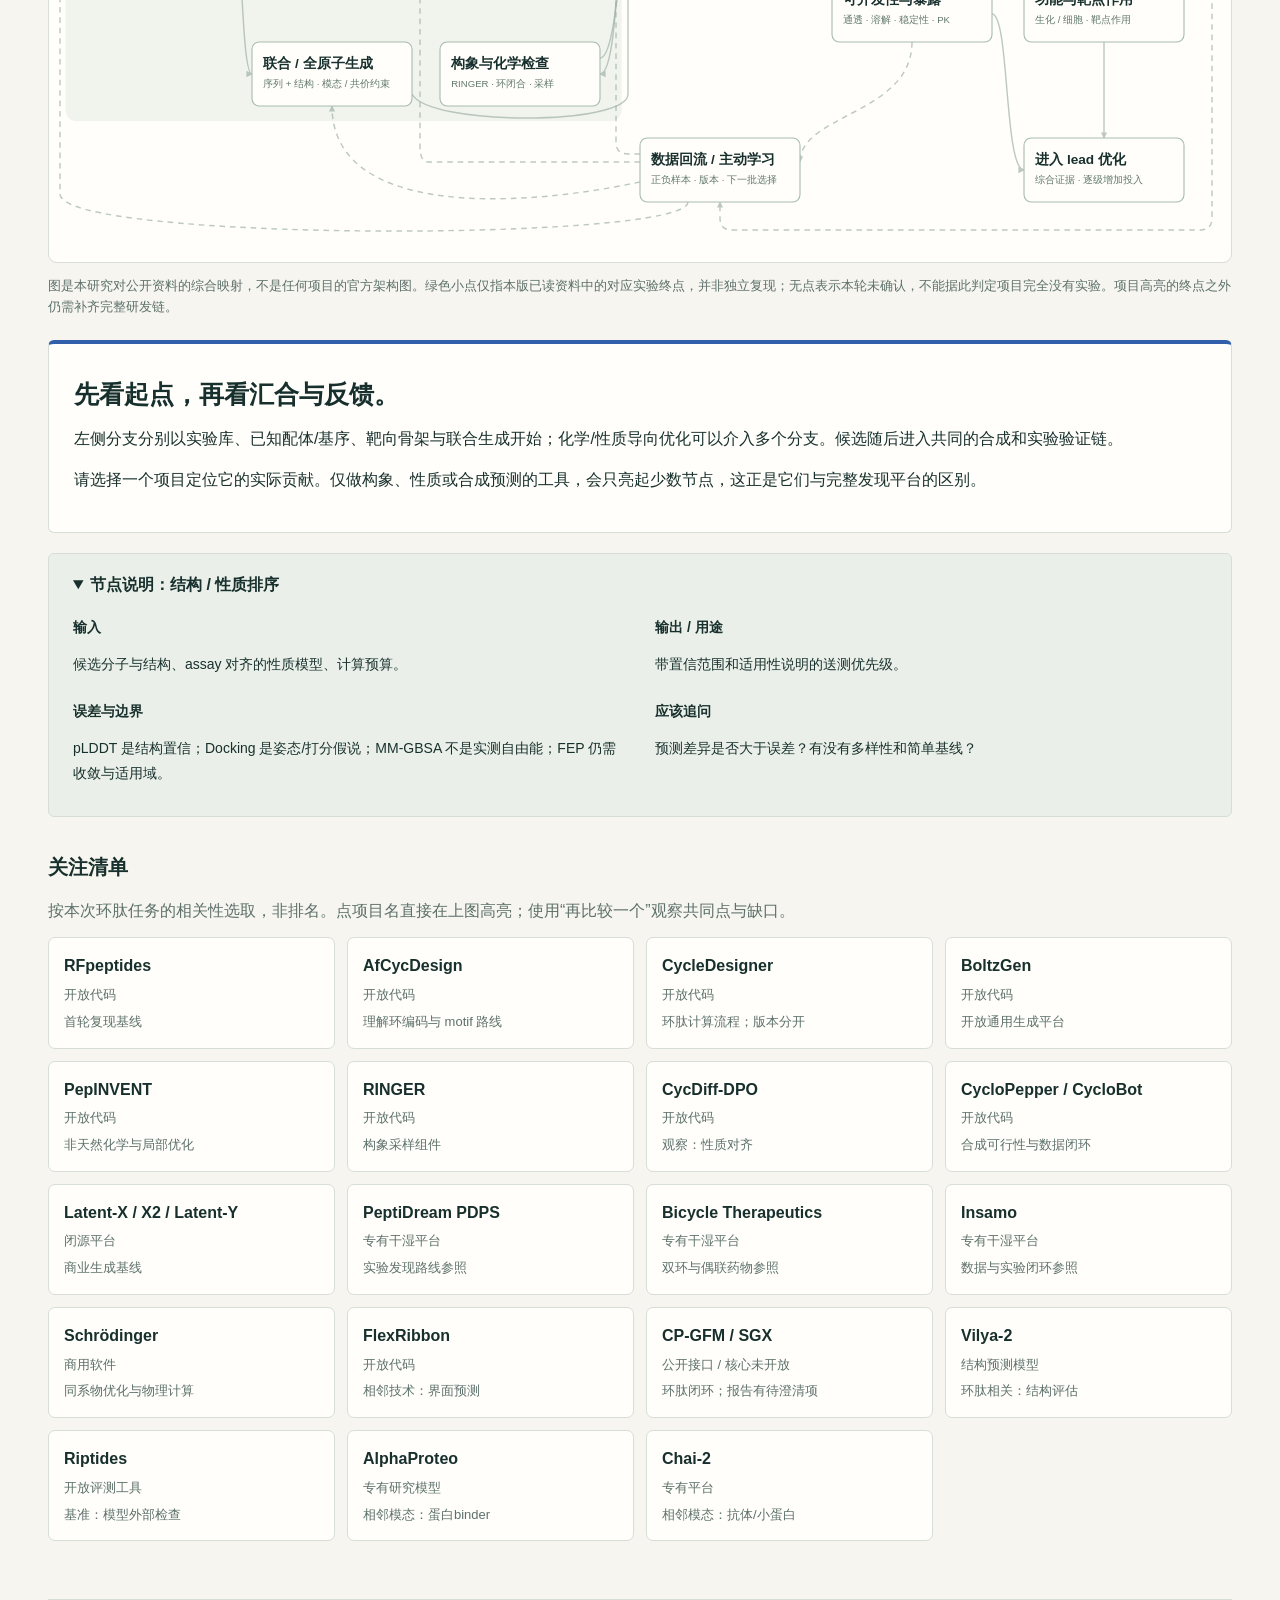
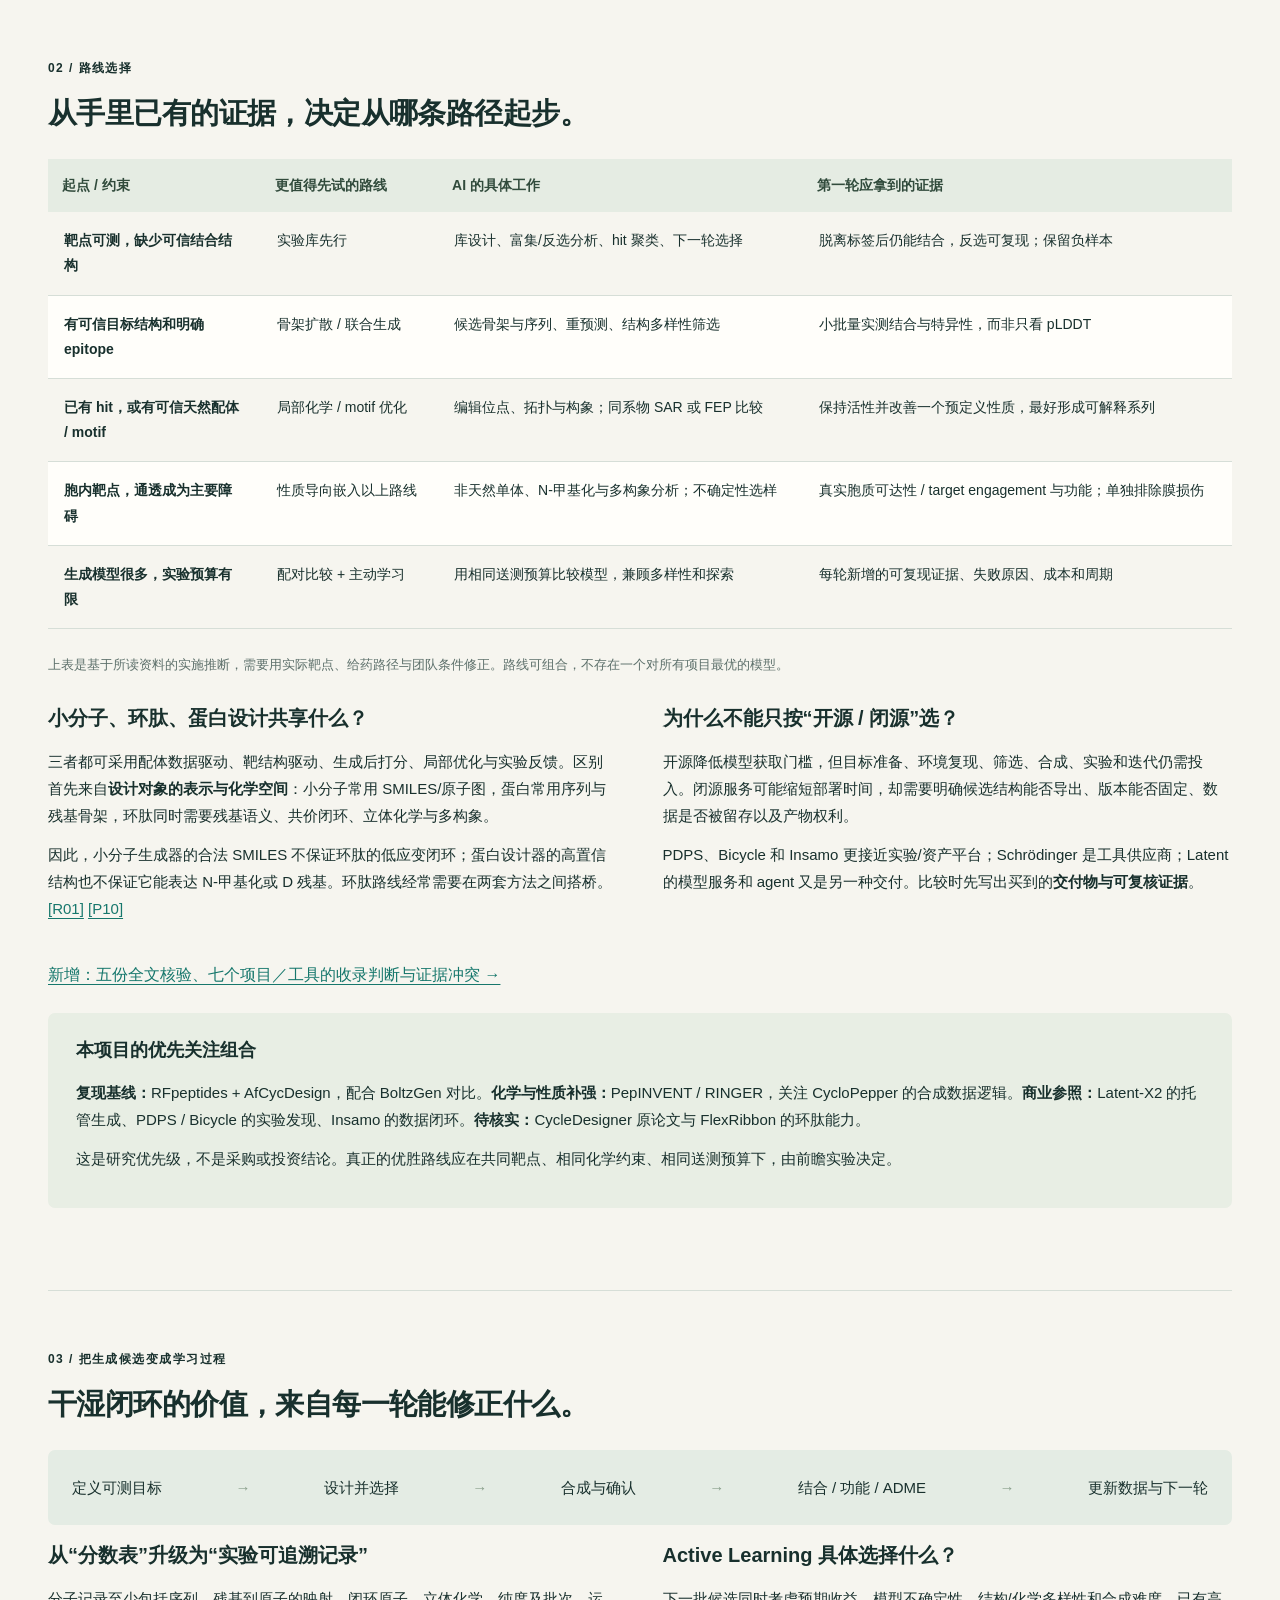
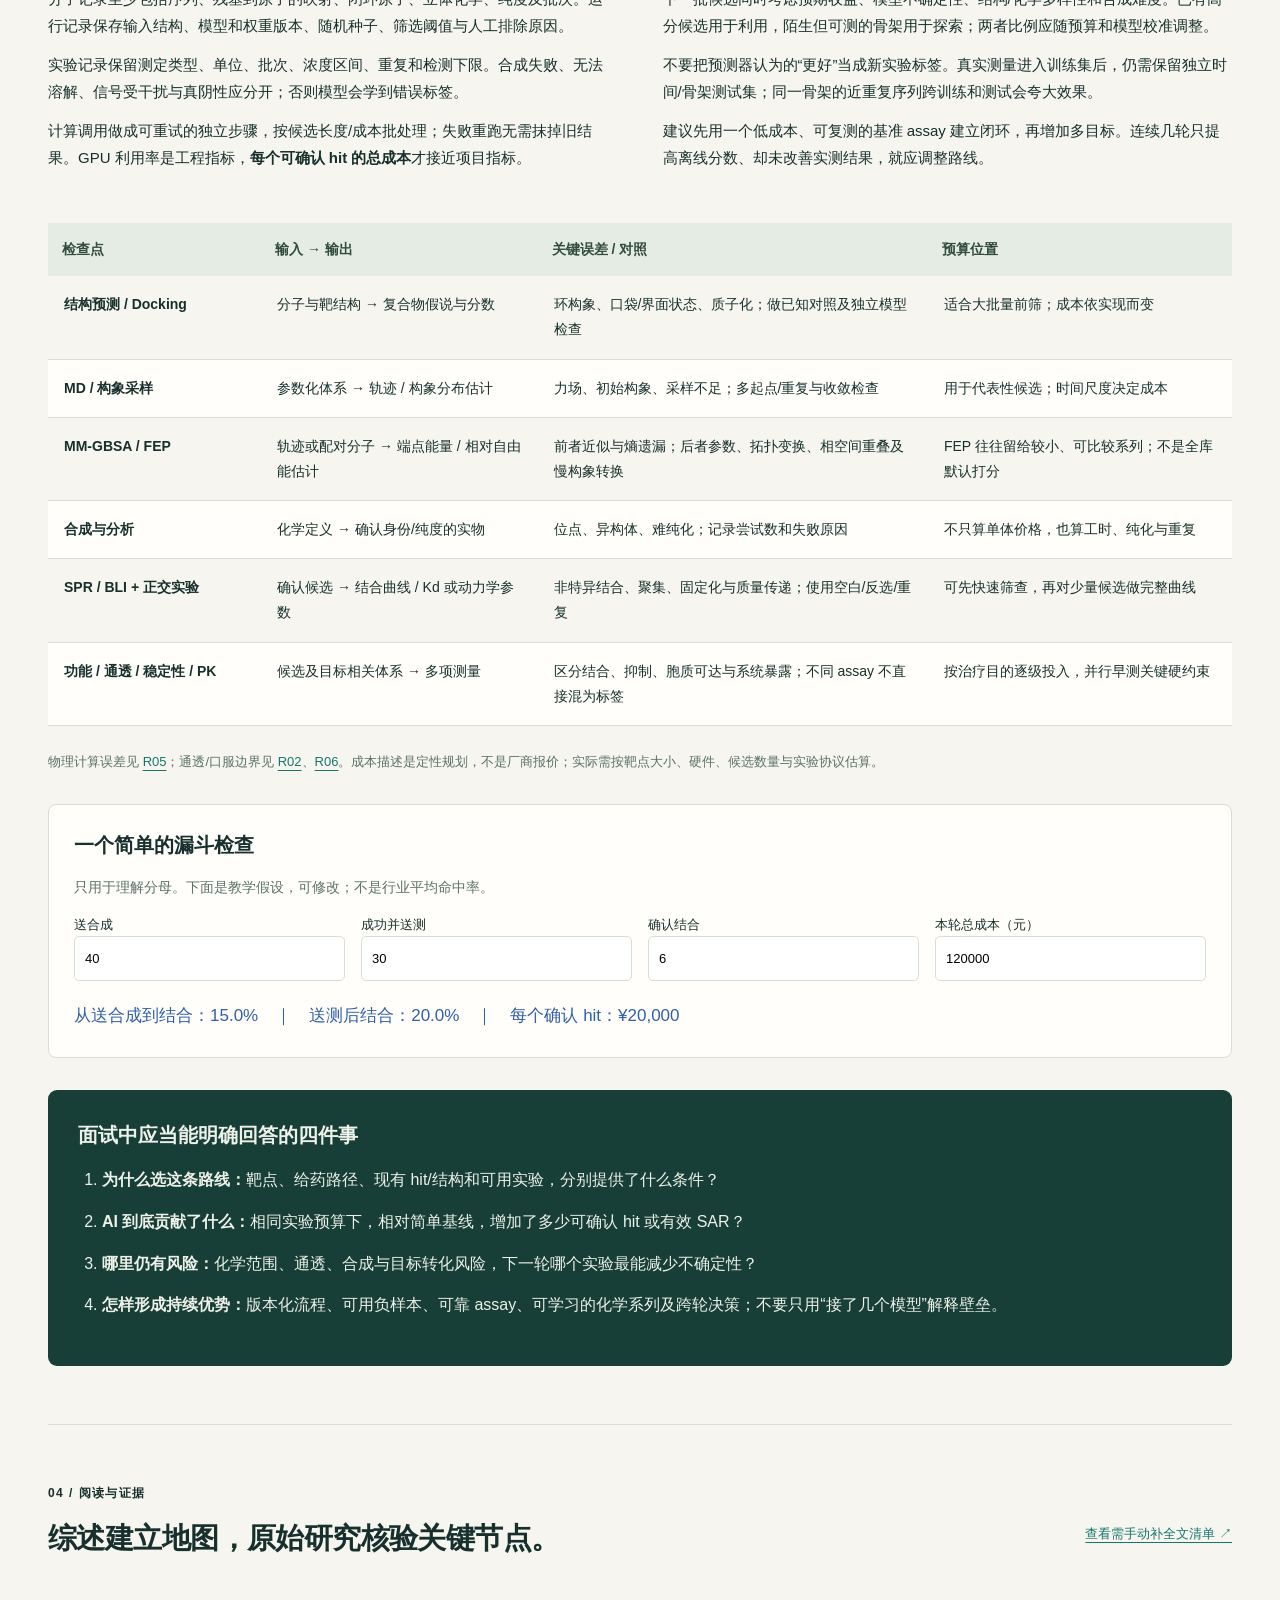
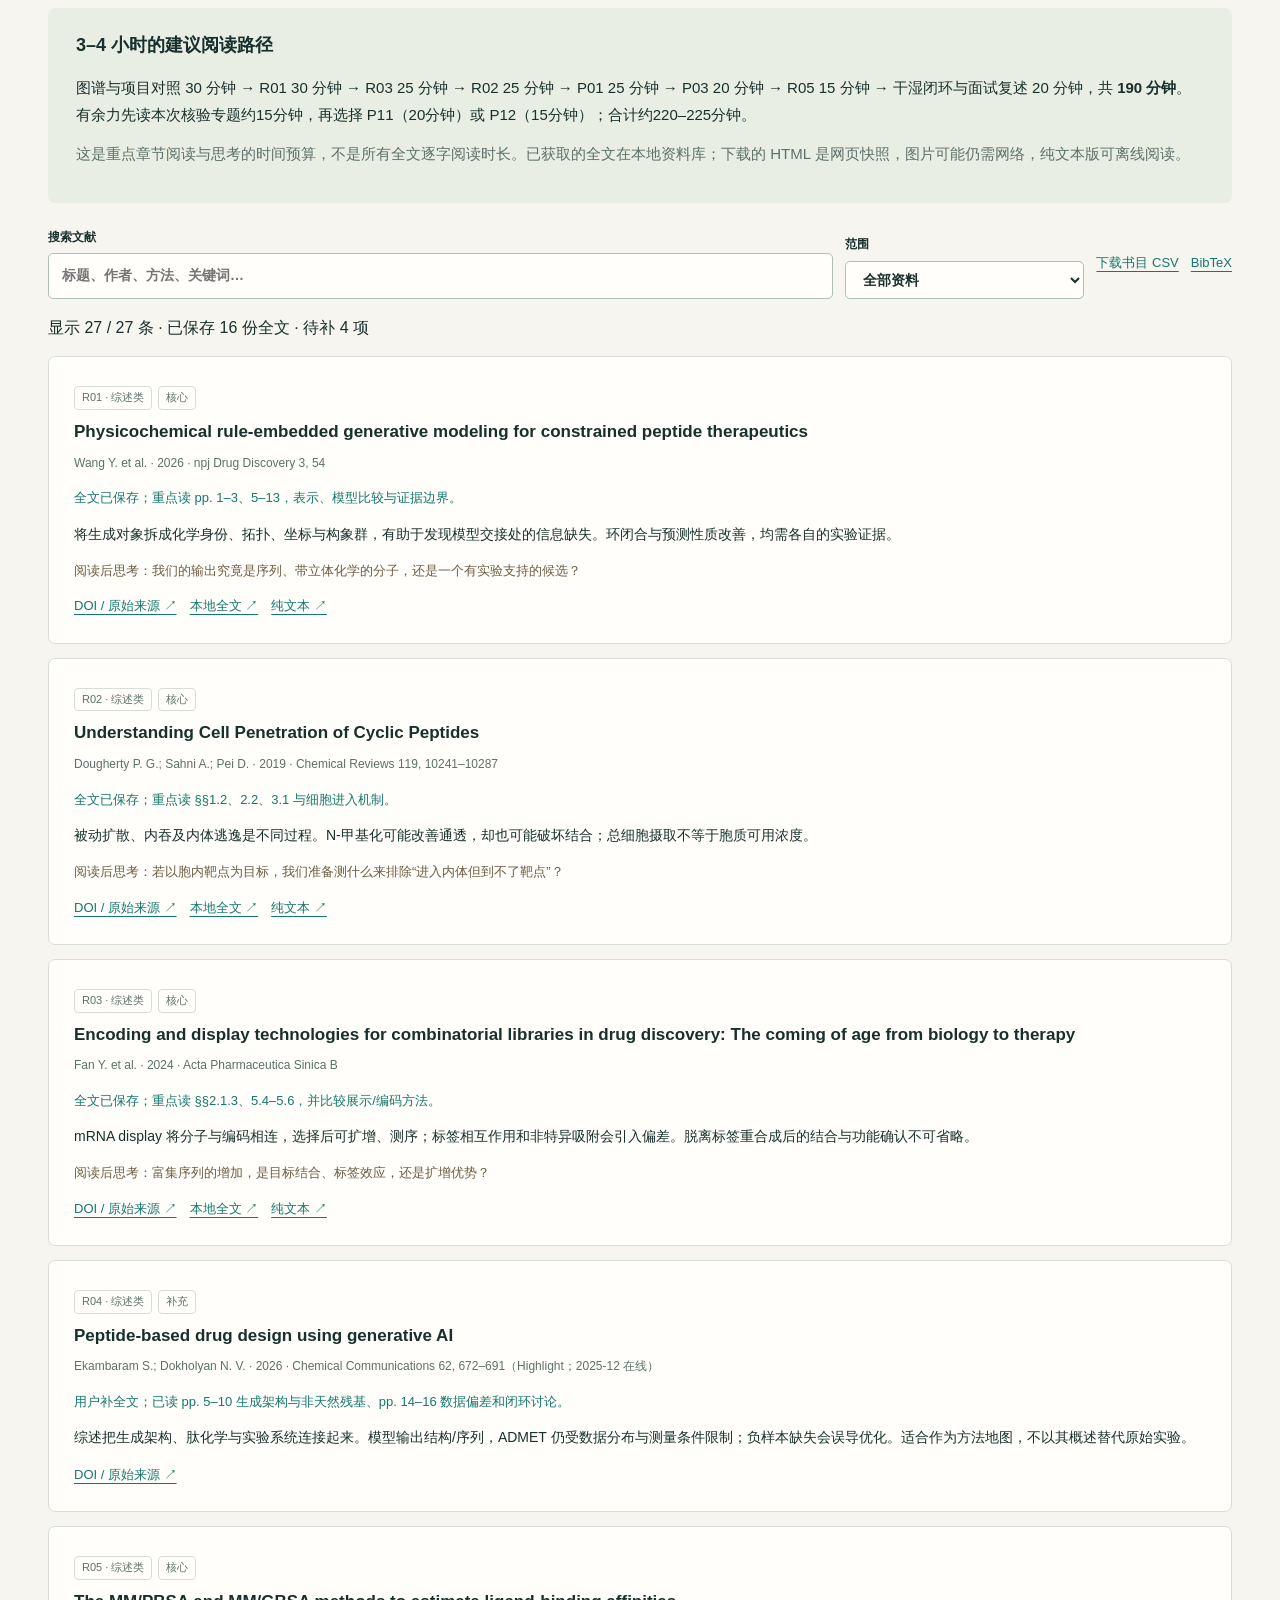
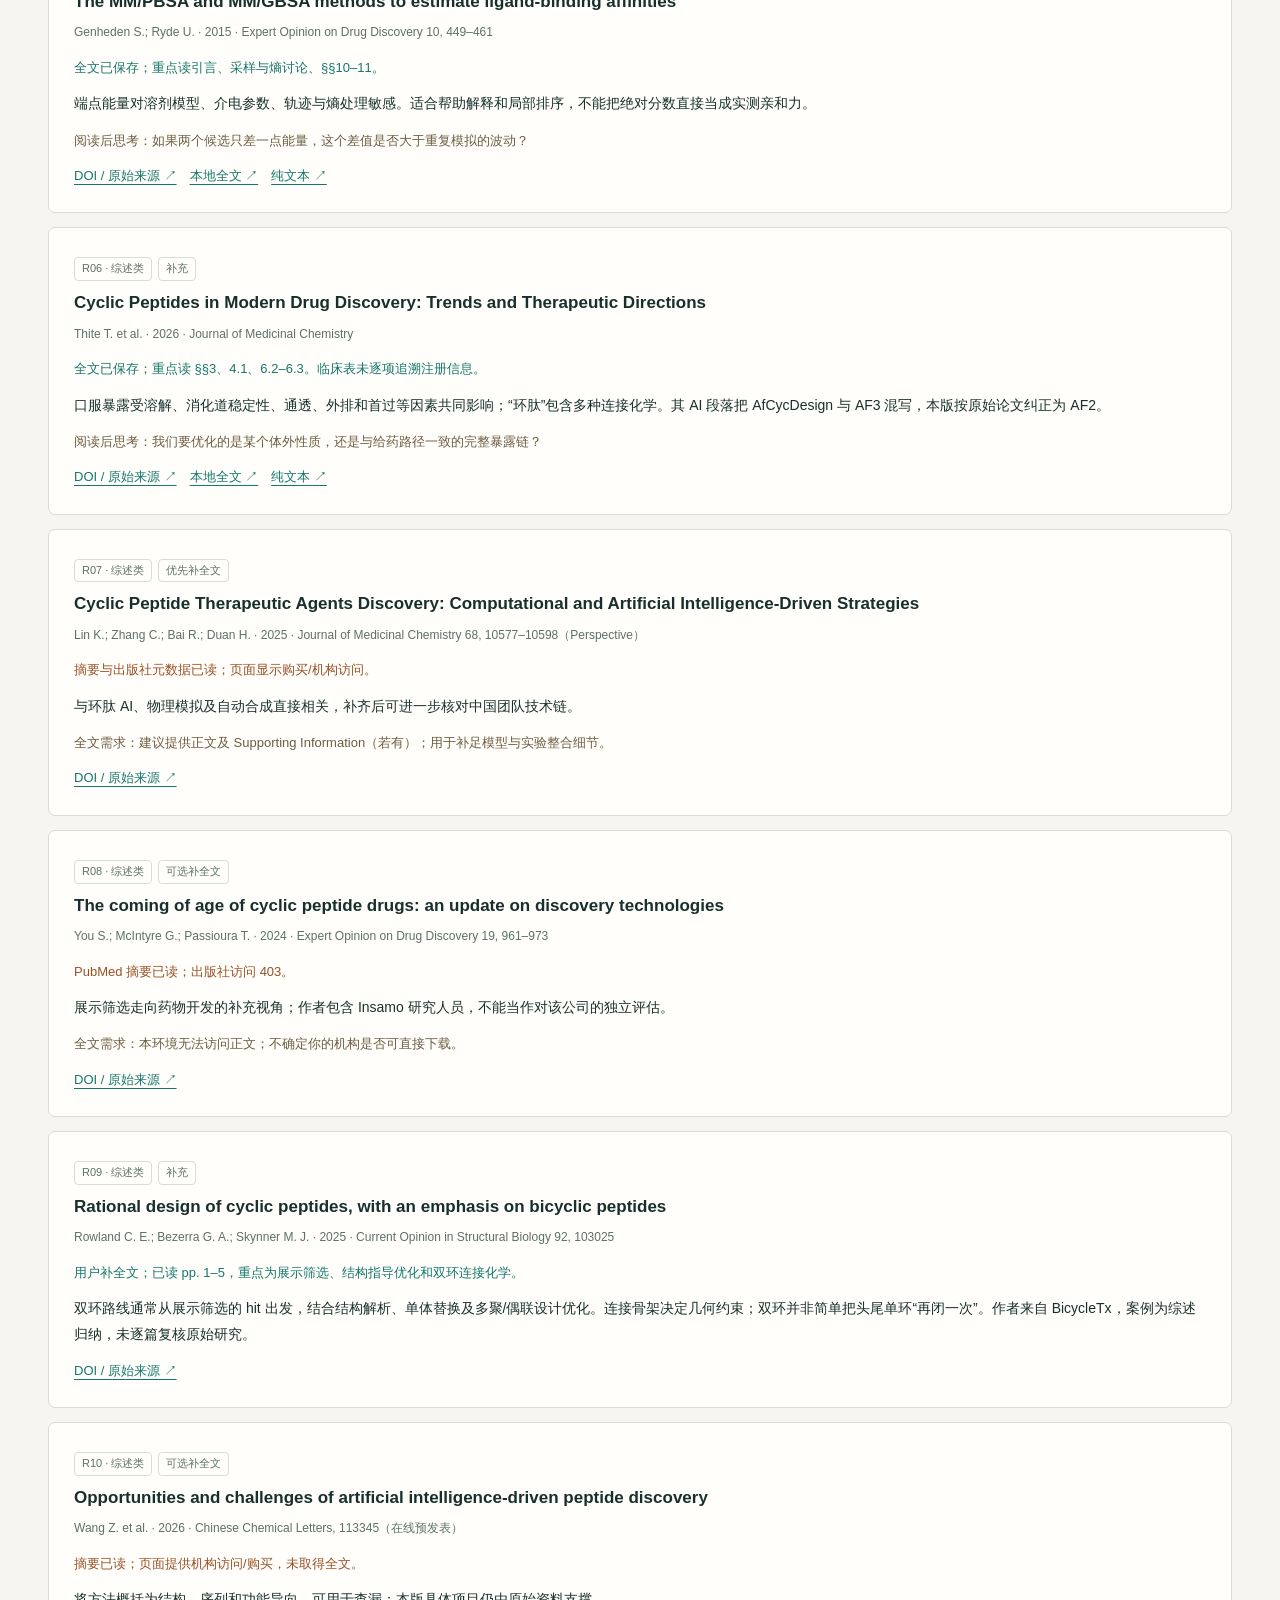
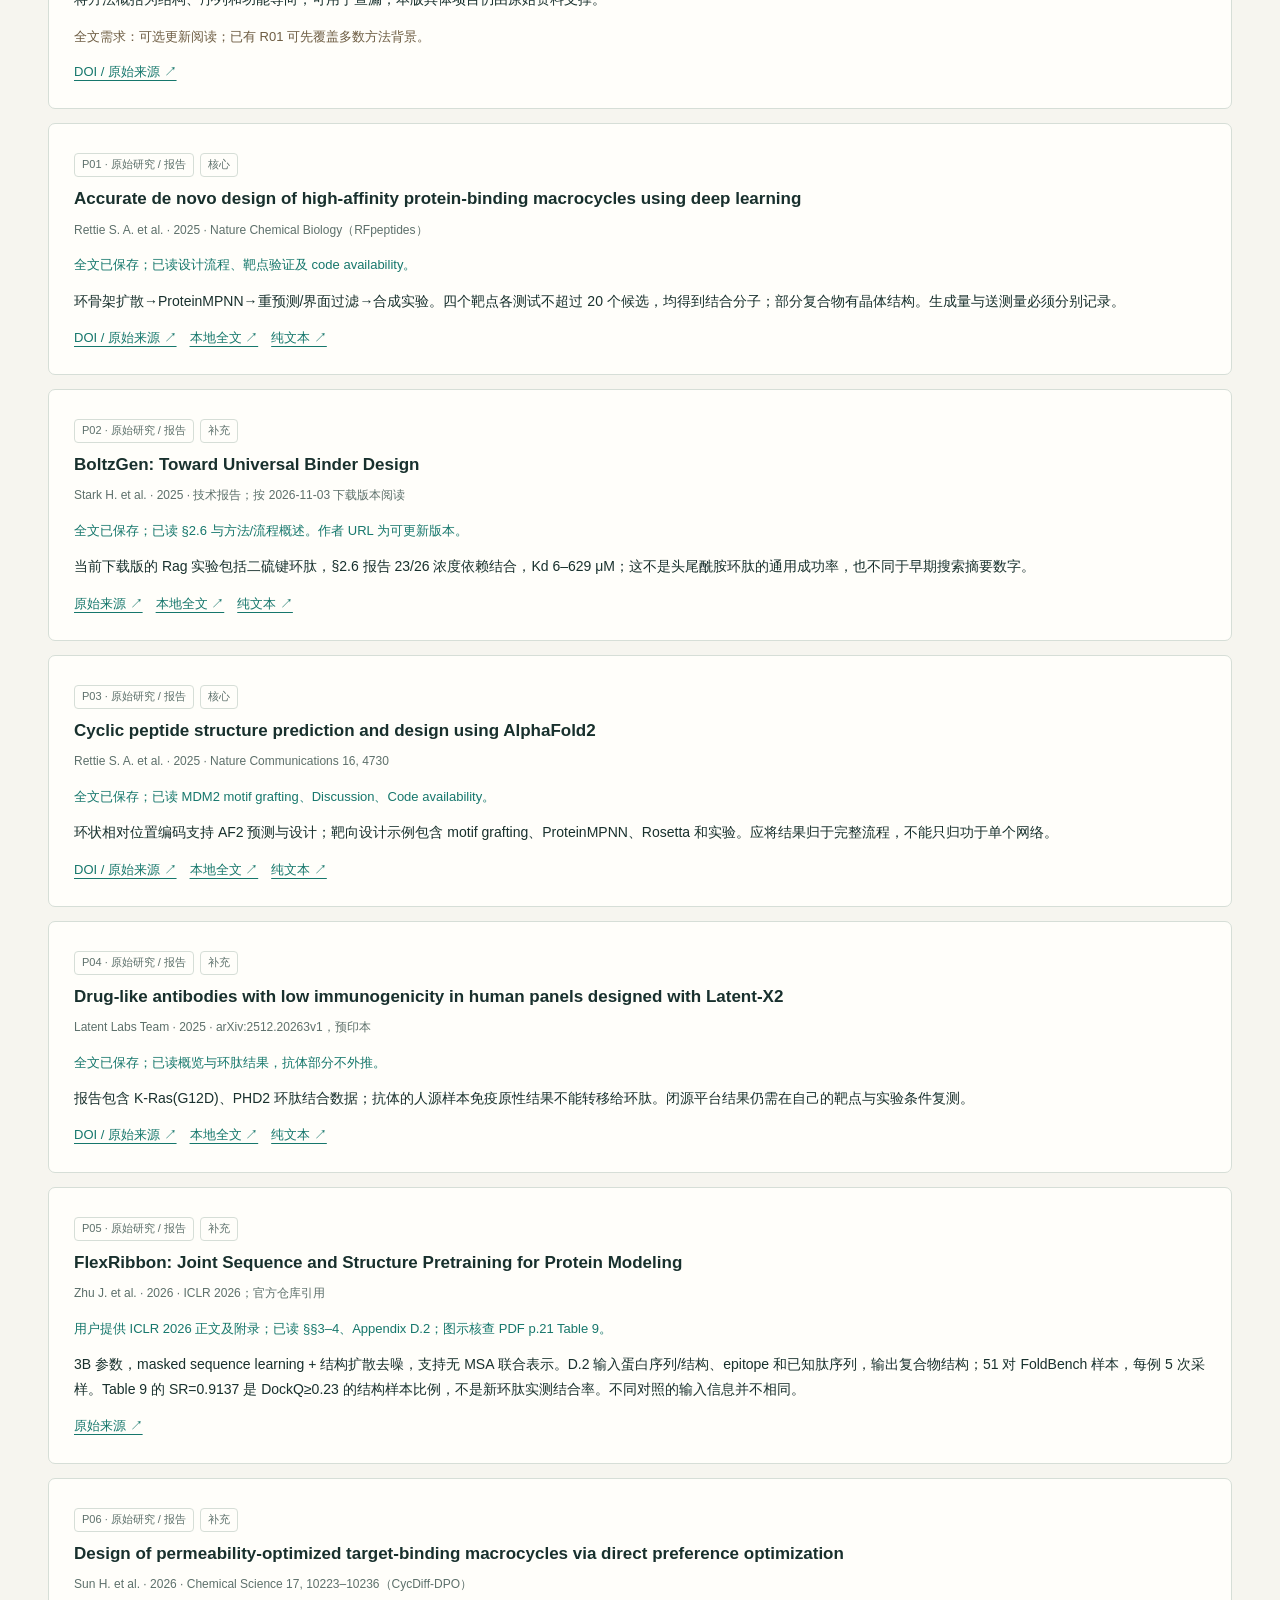
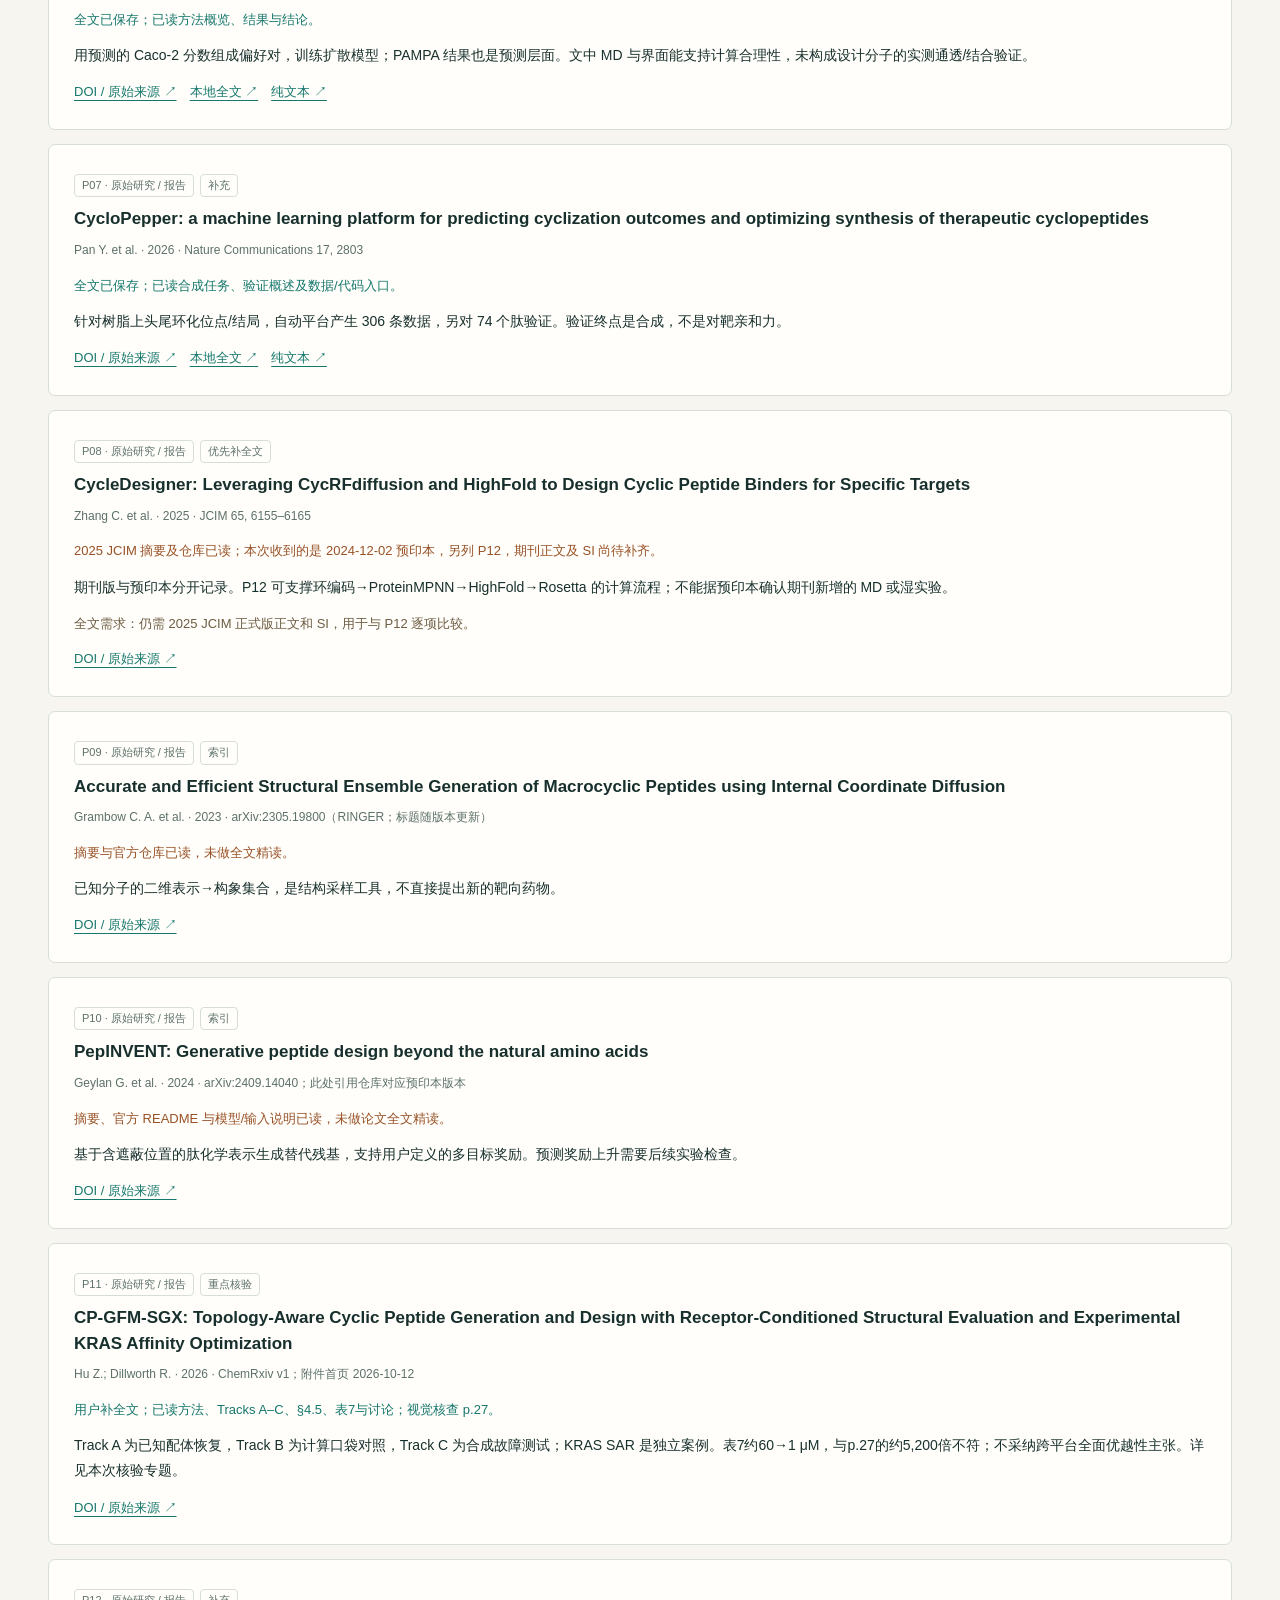
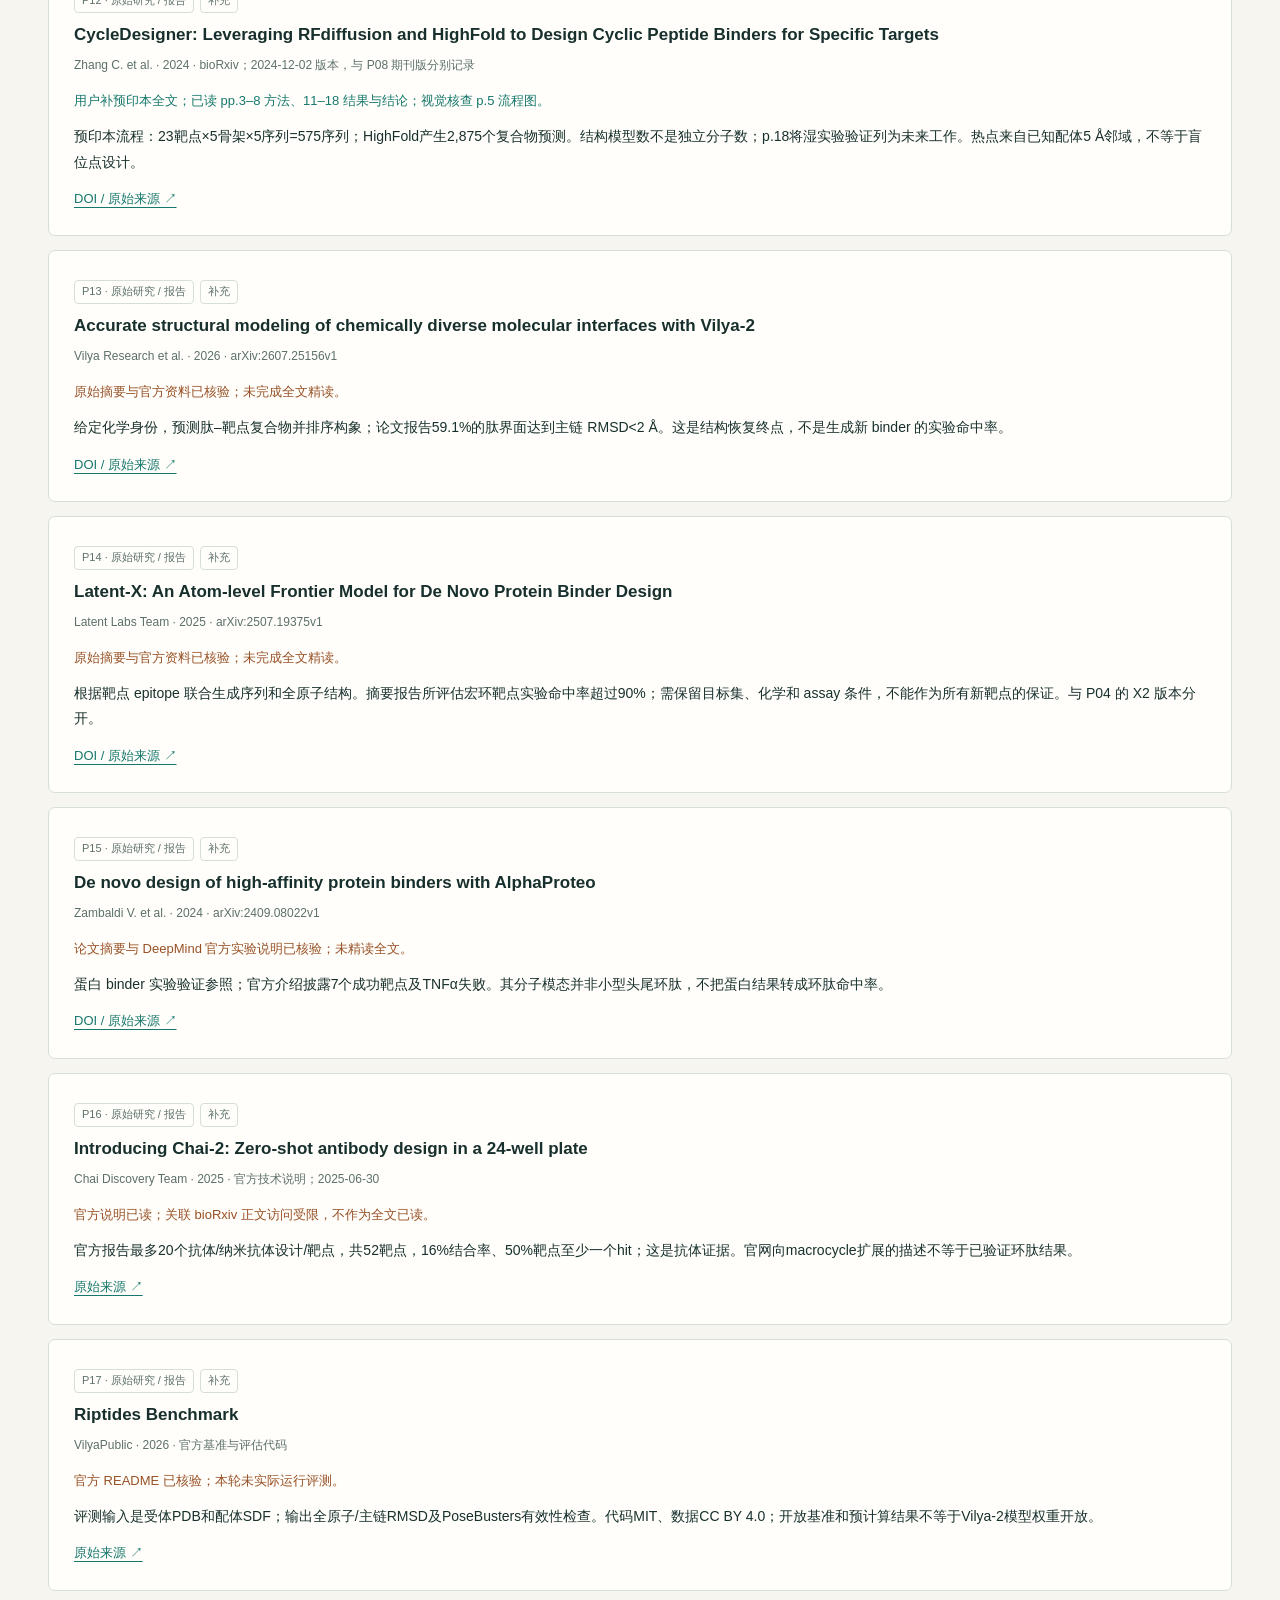
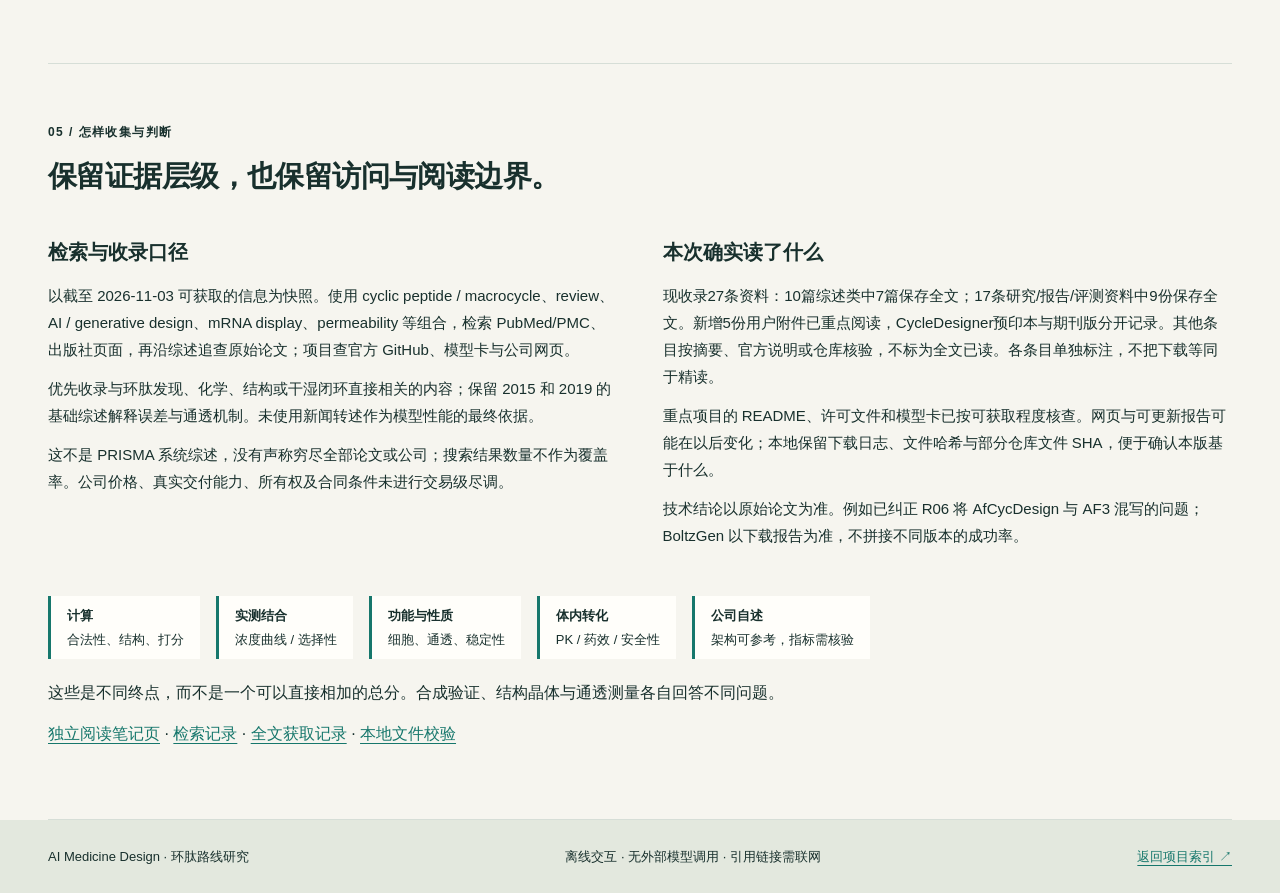
==== commit 87c9a59d: "update literatures" ====
--- a/index.html
+++ b/index.html
@@ -1,17 +1,17 @@
 <!doctype html>
 <html lang="zh-CN"><head><meta charset="utf-8"><meta name="viewport" content="width=device-width,initial-scale=1"><title>环肽 AI 设计路线图谱 · 研究与创业判断</title><meta name="description" content="以环肽为重点，比较 AI 分子设计、实验发现与药物化学路线，附文献阅读笔记及可交互统一路线图。"><link rel="icon" href="data:image/svg+xml,%3Csvg xmlns='http://www.w3.org/2000/svg' viewBox='0 0 40 40'%3E%3Ccircle cx='20' cy='20' r='13' fill='none' stroke='%2316776c' stroke-width='6'/%3E%3C/svg%3E"><link rel="stylesheet" href="styles.css"><script defer src="data.js"></script><script defer src="app.js"></script></head>
-<body><header class="hero"><div class="wrap"><div class="eyebrow">RESEARCH ATLAS / 01 <span>资料核验 · 2026.11.03</span></div><h1>一张图，看懂<br>环肽的 AI 设计路线。</h1><p class="lede">从候选分子到实验反馈，把生成模型、药物化学和湿实验放在同一张地图上。先认清每个项目解决哪一步，再判断它值得复现、购买，还是继续观察。</p><div class="hero-bottom"><a class="primary" href="#map">探索统一路线图 ↗</a><a href="#library">阅读文献与证据 ↓</a><div class="stats"><b>5</b>条路线 <b>14</b>个项目 <b>10</b>篇综述类资料</div></div></div></header>
+<body><header class="hero"><div class="wrap"><div class="eyebrow">RESEARCH ATLAS / 01 <span>资料核验 · 2026.11.03</span></div><h1>一张图，看懂<br>环肽的 AI 设计路线。</h1><p class="lede">从候选分子到实验反馈，把生成模型、药物化学和湿实验放在同一张地图上。先认清每个项目解决哪一步，再判断它值得复现、购买，还是继续观察。</p><div class="hero-bottom"><a class="primary" href="#map">探索统一路线图 ↗</a><a href="#library">阅读文献与证据 ↓</a><div class="stats"><b>5</b>条路线 <b>19</b>个项目 / 工具 <b>10</b>篇综述类资料</div></div></div></header>
 <nav class="topnav" aria-label="章节导航"><a href="#map">路线图</a><a href="#decisions">路线怎么选</a><a href="#loop">干湿闭环</a><a href="#library">文献与笔记</a><a href="#scope">检索范围</a><button id="print">打印 / 存为 PDF</button></nav>
 <main class="wrap">
 <section class="intro"><div><div class="eyebrow">先建立判断坐标</div><h2>比较入口、化学范围和实验终点，<br>比比较模型名称更有用。</h2></div><div><p>这里的“路线”指发现策略；扩散、语言模型、强化学习是可嵌入策略的技术。展示筛选也可以与 AI 深度结合；商业平台既可能提供模型，也可能经营实验、数据和药物资产。</p><p class="muted">本版是面向创业技术判断的定向研究，不是全领域系统综述。重点覆盖环肽 hit discovery 与 hit-to-lead，不把候选结合分子的成功等同于药物开发成功。</p></div></section>
 
-<section id="map"><div class="section-title"><div><div class="eyebrow">01 / 同一张流程图</div><h2>选择路线或项目，追踪它实际覆盖的步骤。</h2></div><a href="../html-handbook/index.html">需要术语基础？打开前一份手册 ↗</a></div>
+<section id="map"><div class="section-title"><div><div class="eyebrow">01 / 同一张流程图</div><h2>选择路线或项目，追踪它实际覆盖的步骤。</h2></div><a href="literature/update-review.html">查看本次全文核验与项目更新 ↗</a></div>
 <div id="routeButtons" class="route-buttons" aria-label="路线选择"></div>
 <div class="controls"><label>关注项目<select id="projectSelect"><option value="">全景 / 路线模式</option></select></label><label>再比较一个<select id="compareSelect"><option value="">不比较</option></select></label><button id="reset">重置全图</button><button id="zoomOut" aria-label="缩小路线图">−</button><button id="zoomIn" aria-label="放大路线图">＋</button><button id="downloadGraph">保存当前 SVG</button></div>
 <p class="graph-help" id="graphCaption" aria-live="polite">全景模式：从左至右看候选的产生与验证，下方虚线表示实验反馈。点击节点查看输入、输出及误差。</p>
-<div class="legend"><span><i class="key a"></i>选择 A / 当前路线</span><span><i class="key b"></i>选择 B</span><span><i class="key both"></i>共同覆盖</span><span><i class="key wet"></i>有对应湿实验依据</span><span>实线：流程关系 · 虚线：反馈 · 灰色：本次未覆盖</span></div>
+<div class="legend"><span><i class="key a"></i>选择 A / 当前路线</span><span><i class="key b"></i>选择 B</span><span><i class="key both"></i>共同覆盖</span><span><i class="key wet"></i>有对应湿实验依据</span><span>实线：流程关系 · 长虚线：反馈 · 短虚线淡色：相邻模态 · 灰色：本次未覆盖</span></div>
 <div class="graph-scroll" tabindex="0" aria-label="路线图，可横向滚动"><svg id="routeGraph" viewBox="0 0 1470 820" role="img" aria-labelledby="graphTitle graphDesc"><title id="graphTitle">AI 环肽设计的统一路线图</title><desc id="graphDesc">靶点分流到实验库、已知基序、骨架扩散和联合生成；经序列化学设计、结构性质排序、合成、结合、功能和 ADME 验证后反馈。选择控件会突出项目覆盖步骤。</desc></svg></div>
-<p class="caption">图是本研究对公开资料的综合映射，不是任何项目的官方架构图。绿色小点仅指已核验的对应实验终点；无点表示本轮未确认，不能据此判定项目完全没有实验。项目高亮的终点之外仍需补齐完整研发链。</p>
+<p class="caption">图是本研究对公开资料的综合映射，不是任何项目的官方架构图。绿色小点仅指本版已读资料中的对应实验终点，并非独立复现；无点表示本轮未确认，不能据此判定项目完全没有实验。项目高亮的终点之外仍需补齐完整研发链。</p>
 <div id="selectionInfo" class="selection-info" aria-live="polite"></div>
 <details class="stage-detail" open><summary>节点说明：<span id="stageTitle">点击图中任一环节</span></summary><div id="stageBody">可以先点“结构 / 性质排序”，理解为什么结构置信度、自由能估计与实测亲和力不能互换。</div></details>
 <div class="project-catalog"><h3>关注清单</h3><p class="muted">按本次环肽任务的相关性选取，非排名。点项目名直接在上图高亮；使用“再比较一个”观察共同点与缺口。</p><div id="projectCards" class="project-grid"></div></div>
@@ -29,7 +29,7 @@
 <div class="two-col"><article class="essay"><h3>小分子、环肽、蛋白设计共享什么？</h3><p>三者都可采用配体数据驱动、靶结构驱动、生成后打分、局部优化与实验反馈。区别首先来自<strong>设计对象的表示与化学空间</strong>：小分子常用 SMILES/原子图，蛋白常用序列与残基骨架，环肽同时需要残基语义、共价闭环、立体化学与多构象。</p><p>因此，小分子生成器的合法 SMILES 不保证环肽的低应变闭环；蛋白设计器的高置信结构也不保证它能表达 N-甲基化或 D 残基。环肽路线经常需要在两套方法之间搭桥。<a href="#source-R01">[R01]</a> <a href="#source-P10">[P10]</a></p></article>
 <article class="essay"><h3>为什么不能只按“开源 / 闭源”选？</h3><p>开源降低模型获取门槛，但目标准备、环境复现、筛选、合成、实验和迭代仍需投入。闭源服务可能缩短部署时间，却需要明确候选结构能否导出、版本能否固定、数据是否被留存以及产物权利。</p><p>PDPS、Bicycle 和 Insamo 更接近实验/资产平台；Schrödinger 是工具供应商；Latent 的模型服务和 agent 又是另一种交付。比较时先写出买到的<strong>交付物与可复核证据</strong>。</p></article></div>
 
-<div class="reading-note"><h3>本项目的优先关注组合</h3><p><strong>复现基线：</strong>RFpeptides + AfCycDesign，配合 BoltzGen 对比。<strong>化学与性质补强：</strong>PepINVENT / RINGER，关注 CycloPepper 的合成数据逻辑。<strong>商业参照：</strong>Latent-X2 的托管生成、PDPS / Bicycle 的实验发现、Insamo 的数据闭环。<strong>待核实：</strong>CycleDesigner 原论文与 FlexRibbon 的环肽能力。</p><p>这是研究优先级，不是采购或投资结论。真正的优胜路线应在共同靶点、相同化学约束、相同送测预算下，由前瞻实验决定。</p></div></section>
+<p><a href="literature/update-review.html">新增：五份全文核验、七个项目／工具的收录判断与证据冲突 →</a></p><div class="reading-note"><h3>本项目的优先关注组合</h3><p><strong>复现基线：</strong>RFpeptides + AfCycDesign，配合 BoltzGen 对比。<strong>化学与性质补强：</strong>PepINVENT / RINGER，关注 CycloPepper 的合成数据逻辑。<strong>商业参照：</strong>Latent-X2 的托管生成、PDPS / Bicycle 的实验发现、Insamo 的数据闭环。<strong>待核实：</strong>CycleDesigner 原论文与 FlexRibbon 的环肽能力。</p><p>这是研究优先级，不是采购或投资结论。真正的优胜路线应在共同靶点、相同化学约束、相同送测预算下，由前瞻实验决定。</p></div></section>
 
 <section id="loop"><div class="eyebrow">03 / 把生成候选变成学习过程</div><h2>干湿闭环的价值，来自每一轮能修正什么。</h2>
 <div class="loop-strip"><span>定义可测目标</span><b>→</b><span>设计并选择</span><b>→</b><span>合成与确认</span><b>→</b><span>结合 / 功能 / ADME</span><b>→</b><span>更新数据与下一轮</span></div>
@@ -48,11 +48,11 @@
 </section>
 
 <section id="library"><div class="section-title"><div><div class="eyebrow">04 / 阅读与证据</div><h2>综述建立地图，原始研究核验关键节点。</h2></div><a href="literature/fulltext-needed.html">查看需手动补全文清单 ↗</a></div>
-<div class="reading-note"><h3>3–4 小时的建议阅读路径</h3><p>图谱与项目对照 30 分钟 → R01 30 分钟 → R03 25 分钟 → R02 25 分钟 → P01 25 分钟 → P03 20 分钟 → R05 15 分钟 → 干湿闭环与面试复述 20 分钟，共 <strong>190 分钟</strong>。有余力再读 P02 / P04 / P06 / P07 中两项，约 20–25 分钟。</p><p class="muted">这是重点章节阅读与思考的时间预算，不是所有全文逐字阅读时长。已获取的全文在本地资料库；下载的 HTML 是网页快照，图片可能仍需网络，纯文本版可离线阅读。</p></div>
+<div class="reading-note"><h3>3–4 小时的建议阅读路径</h3><p>图谱与项目对照 30 分钟 → R01 30 分钟 → R03 25 分钟 → R02 25 分钟 → P01 25 分钟 → P03 20 分钟 → R05 15 分钟 → 干湿闭环与面试复述 20 分钟，共 <strong>190 分钟</strong>。有余力先读本次核验专题约15分钟，再选择 P11（20分钟）或 P12（15分钟）；合计约220–225分钟。</p><p class="muted">这是重点章节阅读与思考的时间预算，不是所有全文逐字阅读时长。已获取的全文在本地资料库；下载的 HTML 是网页快照，图片可能仍需网络，纯文本版可离线阅读。</p></div>
 <div class="controls"><label class="search-label">搜索文献<input id="literatureSearch" type="search" placeholder="标题、作者、方法、关键词…"></label><label>范围<select id="literatureFilter"><option value="all">全部资料</option><option value="review">综述 / Perspective / Highlight</option><option value="paper">原始论文 / 技术报告</option><option value="available">已保存全文</option><option value="needed">需要手动补全文</option></select></label><a href="literature/bibliography.csv" download>下载书目 CSV</a><a href="literature/bibliography.bib" download>BibTeX</a></div><p id="sourceCount" aria-live="polite"></p><div id="sourceList"></div>
 </section>
 
-<section id="scope"><div class="eyebrow">05 / 怎样收集与判断</div><h2>保留证据层级，也保留访问与阅读边界。</h2><div class="two-col"><article class="essay"><h3>检索与收录口径</h3><p>以截至 2026-11-03 可获取的信息为快照。使用 cyclic peptide / macrocycle、review、AI / generative design、mRNA display、permeability 等组合，检索 PubMed/PMC、出版社页面，再沿综述追查原始论文；项目查官方 GitHub、模型卡与公司网页。</p><p>优先收录与环肽发现、化学、结构或干湿闭环直接相关的内容；保留 2015 和 2019 的基础综述解释误差与通透机制。未使用新闻转述作为模型性能的最终依据。</p><p>这不是 PRISMA 系统综述，没有声称穷尽全部论文或公司；搜索结果数量不作为覆盖率。公司价格、真实交付能力、所有权及合同条件未进行交易级尽调。</p></article><article class="essay"><h3>本次确实读了什么</h3><p>10 篇综述类资料中，5 篇已保存全文并阅读相关章节，5 篇仅摘要/元数据；10 篇原始研究/报告索引中，6 篇已保存全文并重点阅读，2 篇受访问限制，另 2 篇以摘要/仓库核验为主。各条目单独标注，不把下载等同于精读。</p><p>重点项目的 README、许可文件和模型卡已按可获取程度核查。网页与可更新报告可能在以后变化；本地保留下载日志、文件哈希与部分仓库文件 SHA，便于确认本版基于什么。</p><p>技术结论以原始论文为准。例如已纠正 R06 将 AfCycDesign 与 AF3 混写的问题；BoltzGen 以下载报告为准，不拼接不同版本的成功率。</p></article></div>
+<section id="scope"><div class="eyebrow">05 / 怎样收集与判断</div><h2>保留证据层级，也保留访问与阅读边界。</h2><div class="two-col"><article class="essay"><h3>检索与收录口径</h3><p>以截至 2026-11-03 可获取的信息为快照。使用 cyclic peptide / macrocycle、review、AI / generative design、mRNA display、permeability 等组合，检索 PubMed/PMC、出版社页面，再沿综述追查原始论文；项目查官方 GitHub、模型卡与公司网页。</p><p>优先收录与环肽发现、化学、结构或干湿闭环直接相关的内容；保留 2015 和 2019 的基础综述解释误差与通透机制。未使用新闻转述作为模型性能的最终依据。</p><p>这不是 PRISMA 系统综述，没有声称穷尽全部论文或公司；搜索结果数量不作为覆盖率。公司价格、真实交付能力、所有权及合同条件未进行交易级尽调。</p></article><article class="essay"><h3>本次确实读了什么</h3><p>现收录27条资料：10篇综述类中7篇保存全文；17条研究/报告/评测资料中9份保存全文。新增5份用户附件已重点阅读，CycleDesigner预印本与期刊版分开记录。其他条目按摘要、官方说明或仓库核验，不标为全文已读。各条目单独标注，不把下载等同于精读。</p><p>重点项目的 README、许可文件和模型卡已按可获取程度核查。网页与可更新报告可能在以后变化；本地保留下载日志、文件哈希与部分仓库文件 SHA，便于确认本版基于什么。</p><p>技术结论以原始论文为准。例如已纠正 R06 将 AfCycDesign 与 AF3 混写的问题；BoltzGen 以下载报告为准，不拼接不同版本的成功率。</p></article></div>
 <div class="evidence-levels"><span><strong>计算</strong>合法性、结构、打分</span><span><strong>实测结合</strong>浓度曲线 / 选择性</span><span><strong>功能与性质</strong>细胞、通透、稳定性</span><span><strong>体内转化</strong>PK / 药效 / 安全性</span><span><strong>公司自述</strong>架构可参考，指标需核验</span></div>
 <p>这些是不同终点，而不是一个可以直接相加的总分。合成验证、结构晶体与通透测量各自回答不同问题。</p><p><a href="literature/notes/index.html">独立阅读笔记页</a> · <a href="evidence/search-log.json">检索记录</a> · <a href="evidence/download-log.json">全文获取记录</a> · <a href="evidence/file-manifest.json">本地文件校验</a></p></section>
-</main><footer><div class="wrap">AI Medicine Design · 环肽路线研究 <span>离线交互 · 无外部模型调用 · 引用链接需联网</span><a href="../README.md">返回项目索引 ↗</a></div></footer><noscript><p>请启用 JavaScript 以查看交互图与项目资料；独立阅读笔记页无需 JavaScript。</p></noscript></body></html>
+</main><footer><div class="wrap">AI Medicine Design · 环肽路线研究 <span>离线交互 · 无外部模型调用 · 引用链接需联网</span><a href="README.md">返回项目索引 ↗</a></div></footer><noscript><p>请启用 JavaScript 以查看交互图与项目资料；独立阅读笔记页无需 JavaScript。</p></noscript></body></html>
--- a/styles.css
+++ b/styles.css
@@ -2,3 +2,6 @@
 @media(max-width:1000px){.wrap{padding:0 26px}.section-title{display:block}.project-grid{grid-template-columns:repeat(3,1fr)}.intro,.two-col{gap:25px}.hero:after{right:-150px}.topnav{gap:22px;padding:10px 26px}.stats{margin-left:0}.selection-info.compare{grid-template-columns:1fr}.detail-card dl{grid-template-columns:70px 1fr}}
 @media(max-width:650px){.wrap{padding:0 20px}.hero{padding:28px 0}.hero .eyebrow{display:block}.hero .eyebrow span{display:block;margin-top:7px}.hero h1{font-size:39px;margin-top:28px}.lede{font-size:16px}.hero-bottom{gap:18px}.stats b{margin-left:0;margin-right:5px}.stats{display:flex;gap:10px;align-items:center;width:100%}.hero:after{display:none}.topnav{gap:20px;padding:10px 20px}.topnav button{display:none}.intro,.two-col{grid-template-columns:1fr;gap:10px}.intro{padding:32px 0}.intro h2{font-size:25px}section{padding:38px 0}h2{font-size:25px}.controls{gap:10px}.controls label{width:100%}.controls select{width:100%}.controls button{font-size:13px}.project-grid{grid-template-columns:1fr 1fr;gap:10px}.project-card{padding:12px}.project-card strong{font-size:14px}.detail-card{padding:20px}.detail-card dl{grid-template-columns:1fr;gap:4px}.detail-card dt{margin-top:8px;font-weight:600}.stage-detail{padding:16px}.stage-detail #stageBody{grid-template-columns:1fr}.calc-inputs{grid-template-columns:1fr 1fr}.reading-note,.investor{padding:20px}.source{padding:18px}.source h3{overflow-wrap:anywhere}.loop-strip{gap:9px;font-size:13px}.legend{gap:10px}.section-title>a{display:block;margin-bottom:15px}table{font-size:13px}.document-page h1{font-size:28px}}
 @media print{html{scroll-behavior:auto}body{font-size:11px;background:white}.wrap{max-width:none;padding:0}.hero{padding:20px;color:black;background:white}.hero h1{font-size:32px}.hero .eyebrow,.lede,.hero a,.stats,.stats b{color:black}.hero:after,.topnav,.controls,.route-buttons,.project-catalog,.calculator,.hero-bottom,.graph-help{display:none}.hero .lede{font-size:13px;max-width:none}section{padding:18px 0}h2{font-size:20px}h3{font-size:16px}.graph-scroll{overflow:visible;padding:0;border:0}#routeGraph{min-width:0!important;width:100%!important}.selection-info.compare{grid-template-columns:1fr}.detail-card,.source{break-inside:avoid;padding:12px}.caption{font-size:10px}.source p,.essay p,.reading-note p{font-size:11px}table{min-width:0;font-size:10px}th,td{padding:7px}.table-wrap{overflow:visible}.intro,.two-col{gap:20px}.legend{font-size:9px}.reading-note,.investor{background:#eee;color:black;padding:14px}.source[hidden]{display:none}a{color:inherit}.evidence-levels{gap:5px}footer{padding:10px}.source h3{font-size:14px}}
+
+/* Adjacent molecular modalities remain visible without implying cyclic evidence. */
+.node.adjacent rect{stroke-dasharray:5 4;fill:#f4f1e8}.edge.adjacent{stroke-dasharray:3 7;opacity:.5}
